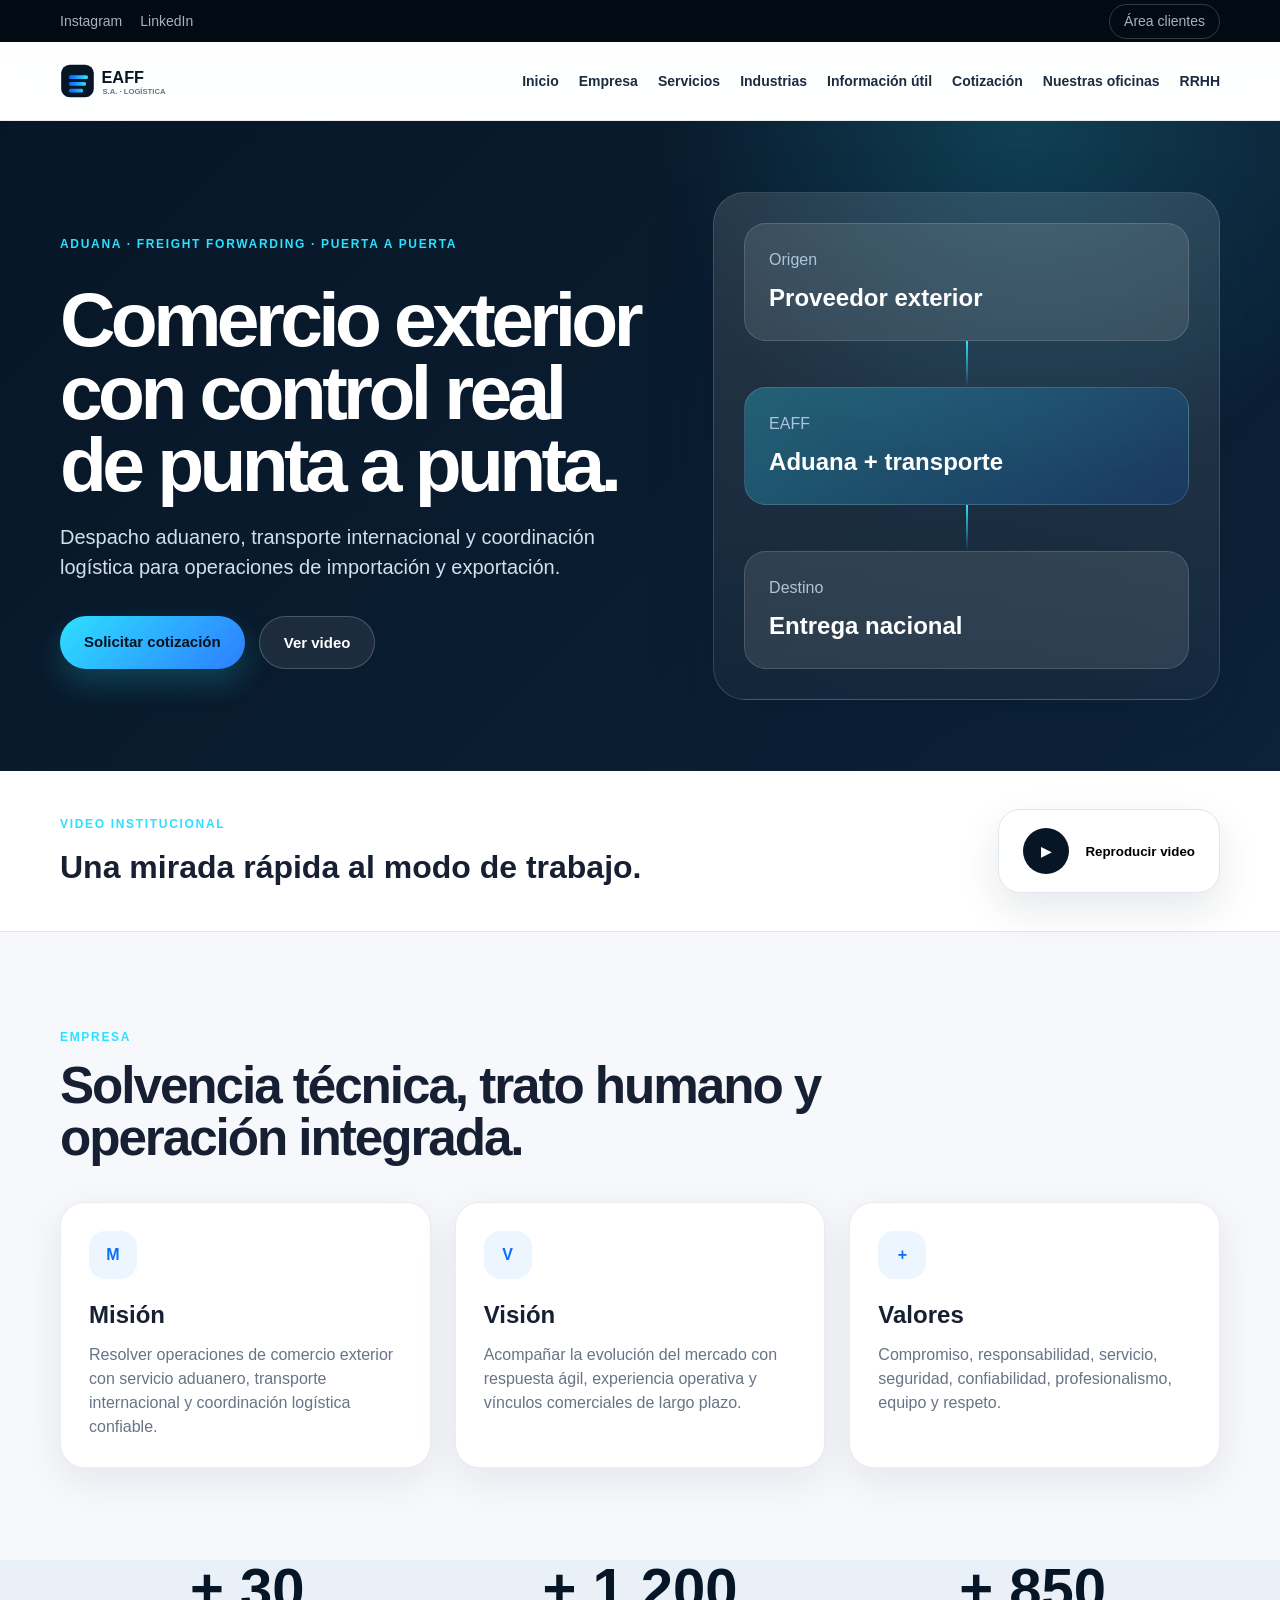
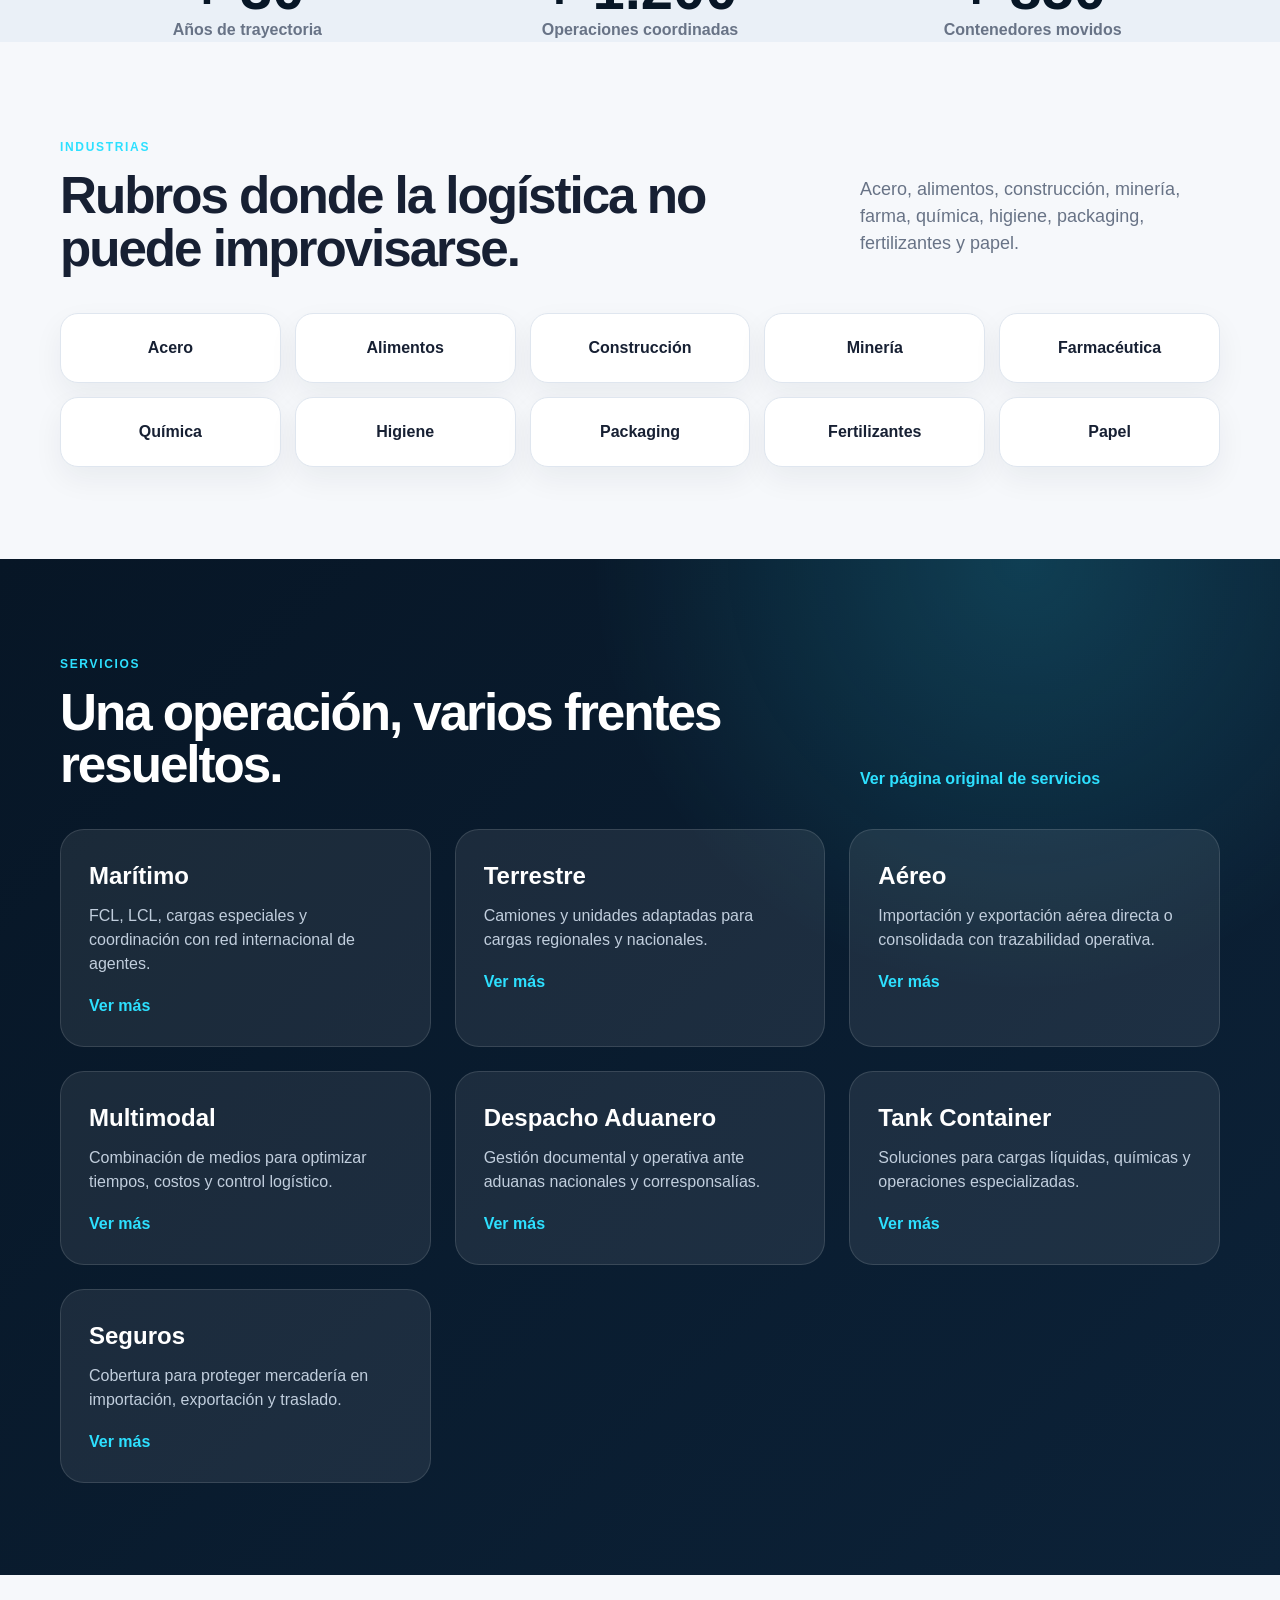
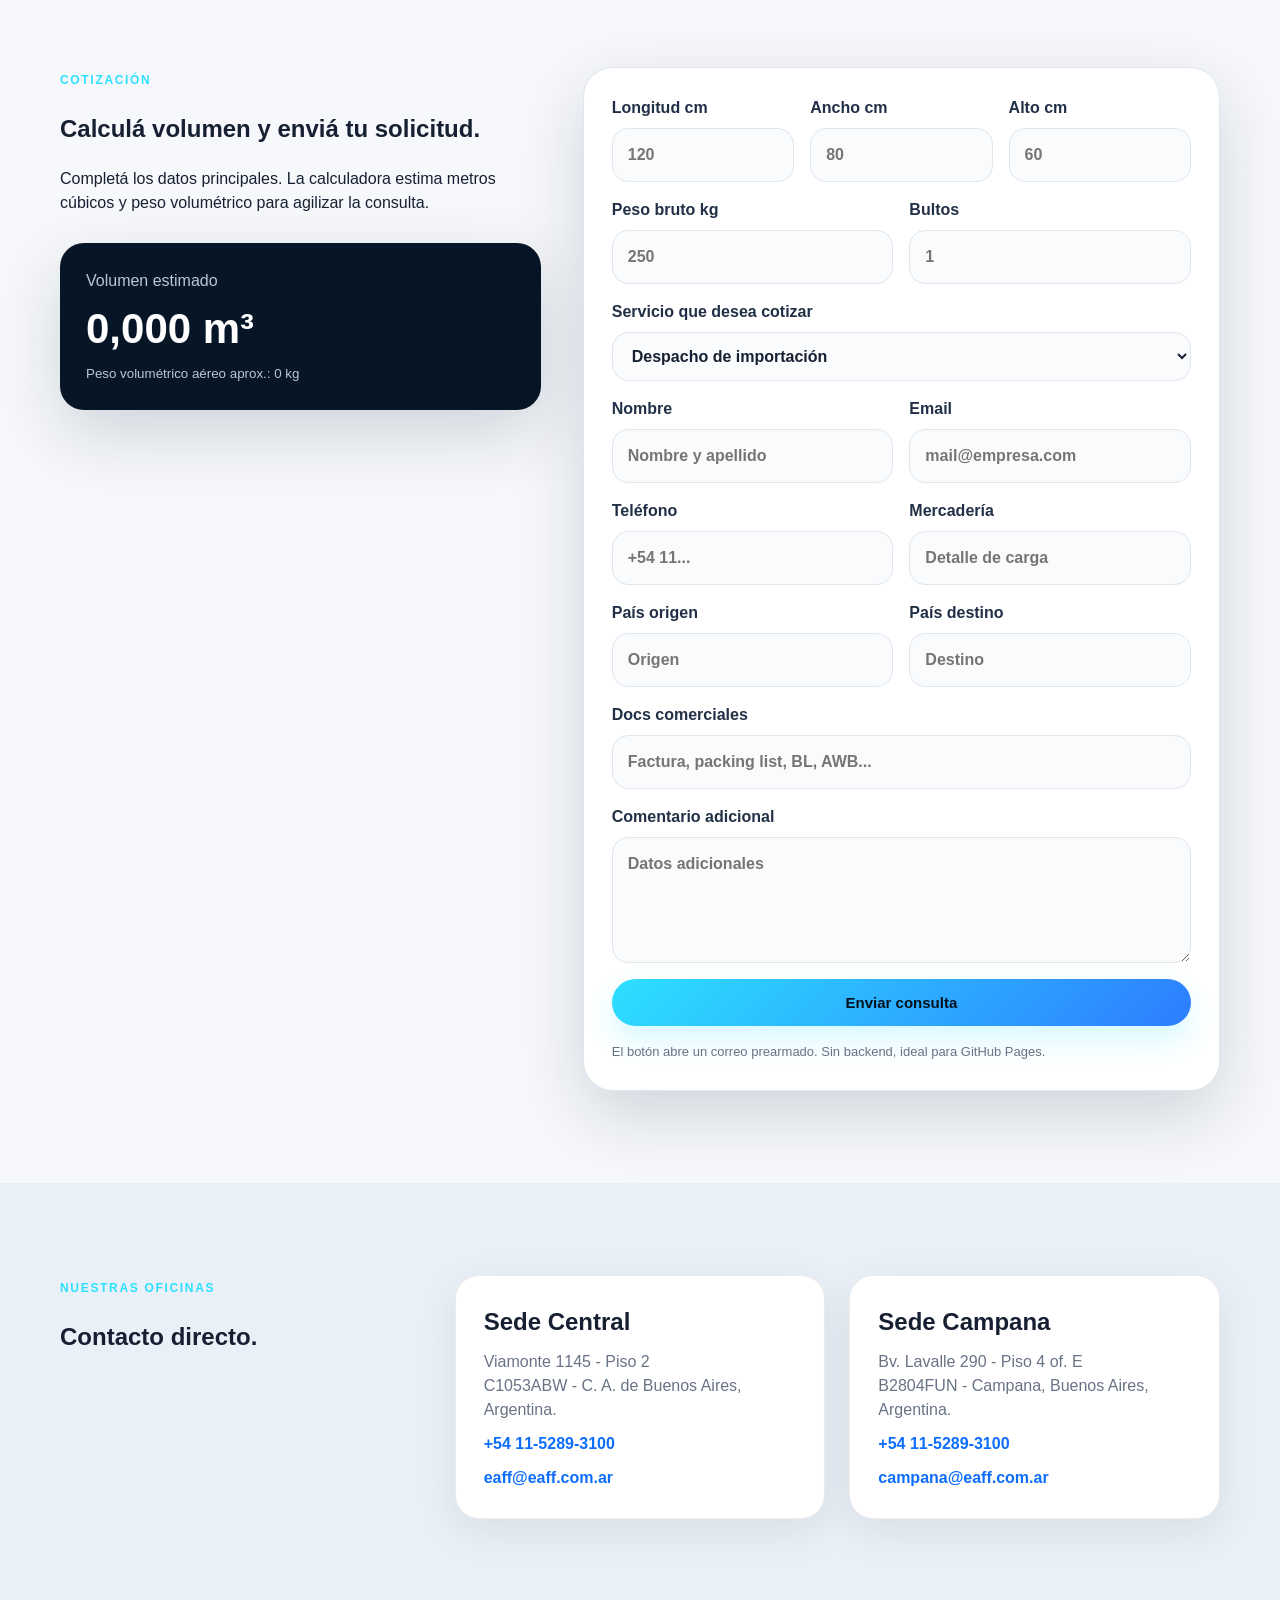
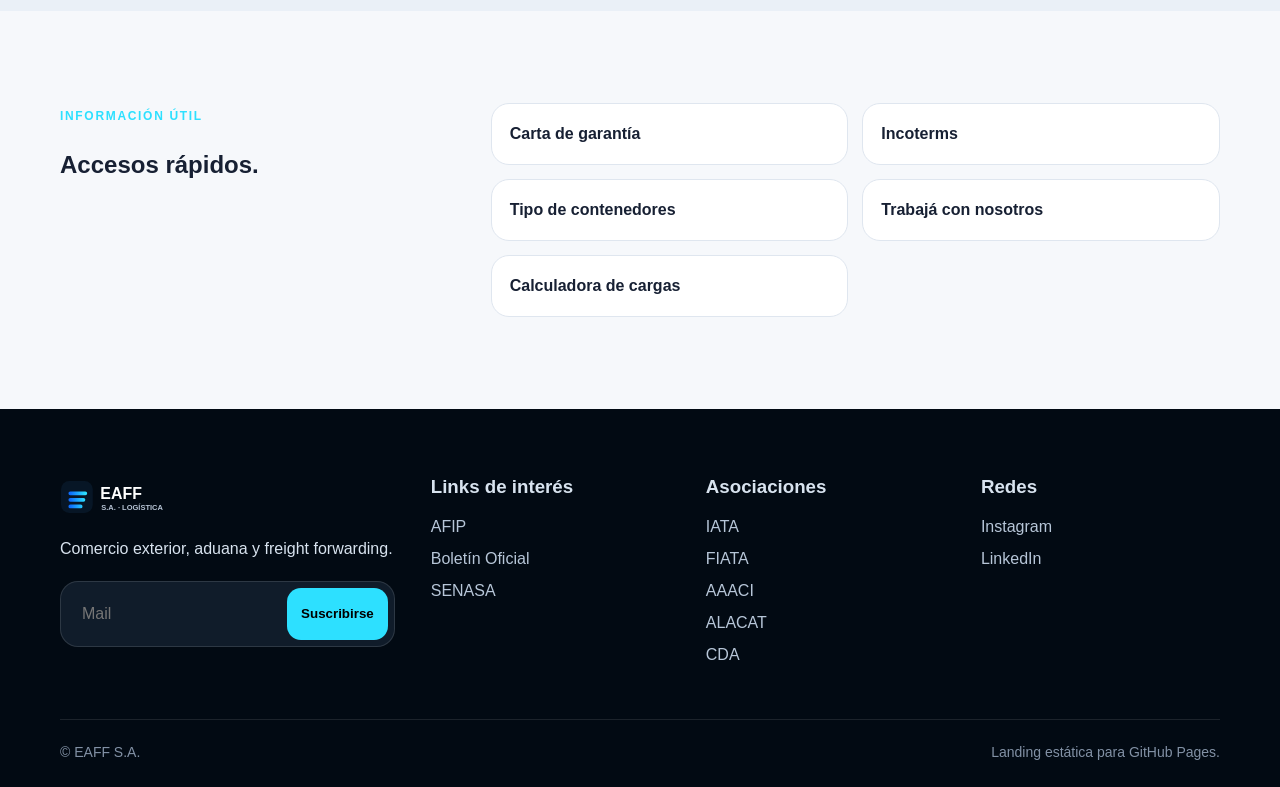
==== index.html @ 836b1f1d "Add files via upload" ====
<!doctype html>
<html lang="es-AR">
<head>
  <meta charset="utf-8">
  <meta name="viewport" content="width=device-width, initial-scale=1">
  <title>EAFF S.A. | Comercio exterior, aduana y freight forwarding</title>
  <meta name="description" content="Servicios de despacho aduanero, transporte internacional, cargas marítimas, aéreas, terrestres, multimodal, seguros y tank container.">
  <meta name="theme-color" content="#071626">
  <meta property="og:title" content="EAFF S.A. | Comercio exterior integral">
  <meta property="og:description" content="Gestión integral puerta a puerta para comercio exterior, aduana y transporte internacional.">
  <meta property="og:type" content="website">
  <meta property="og:image" content="assets/img/og-image.svg">
  <link rel="icon" href="assets/img/favicon.svg" type="image/svg+xml">
  <link rel="stylesheet" href="assets/css/styles.css">
</head>
<body>
  <header class="topbar" id="inicio">
    <div class="container topbar__inner">
      <div class="topbar__social">
        <a href="https://www.instagram.com/eaffsa/?igshid=YmMyMTA2M2Y%3D" target="_blank" rel="noopener">Instagram</a>
        <a href="https://www.linkedin.com/company/eaff-sa/" target="_blank" rel="noopener">LinkedIn</a>
      </div>
      <a class="client-link" href="https://eaff.com.ar/area-clientes/" target="_blank" rel="noopener">Área clientes</a>
    </div>
  </header>

  <nav class="nav" aria-label="Principal">
    <div class="container nav__inner">
      <a class="brand" href="#inicio" aria-label="EAFF inicio">
        <img src="assets/img/logo.svg" alt="EAFF S.A." width="154" height="48">
      </a>
      <button class="menu-toggle" type="button" aria-label="Abrir menú" aria-expanded="false">☰</button>
      <div class="menu">
        <a href="#inicio">Inicio</a>
        <a href="#empresa">Empresa</a>
        <a href="#servicios">Servicios</a>
        <a href="#industrias">Industrias</a>
        <a href="#info-util">Información útil</a>
        <a href="#cotizacion">Cotización</a>
        <a href="#oficinas">Nuestras oficinas</a>
        <a href="https://eaff.com.ar/trabaja-con-nosotros/" target="_blank" rel="noopener">RRHH</a>
      </div>
    </div>
  </nav>

  <main>
    <section class="hero section-dark">
      <div class="container hero__grid">
        <div class="hero__copy">
          <p class="eyebrow">Aduana · Freight forwarding · Puerta a puerta</p>
          <h1>Comercio exterior con control real de punta a punta.</h1>
          <p class="hero__lead">Despacho aduanero, transporte internacional y coordinación logística para operaciones de importación y exportación.</p>
          <div class="hero__actions">
            <a class="btn btn-primary" href="#cotizacion">Solicitar cotización</a>
            <button class="btn btn-ghost" type="button" data-open-video>Ver video</button>
          </div>
        </div>
        <div class="hero__panel" aria-label="Resumen operativo">
          <div class="route-card">
            <span>Origen</span>
            <strong>Proveedor exterior</strong>
          </div>
          <div class="route-line"></div>
          <div class="route-card route-card--accent">
            <span>EAFF</span>
            <strong>Aduana + transporte</strong>
          </div>
          <div class="route-line"></div>
          <div class="route-card">
            <span>Destino</span>
            <strong>Entrega nacional</strong>
          </div>
        </div>
      </div>
    </section>

    <section class="video-band" aria-label="Video institucional">
      <div class="container video-band__inner">
        <div>
          <span class="section-kicker">Video institucional</span>
          <h2>Una mirada rápida al modo de trabajo.</h2>
        </div>
        <button class="play-card" type="button" data-open-video>
          <span class="play-icon">▶</span>
          <span>Reproducir video</span>
        </button>
      </div>
    </section>

    <section class="section" id="empresa">
      <div class="container">
        <div class="section-head">
          <span class="section-kicker">Empresa</span>
          <h2>Solvencia técnica, trato humano y operación integrada.</h2>
        </div>
        <div class="cards three">
          <article class="card feature">
            <span class="icon">M</span>
            <h3>Misión</h3>
            <p>Resolver operaciones de comercio exterior con servicio aduanero, transporte internacional y coordinación logística confiable.</p>
          </article>
          <article class="card feature">
            <span class="icon">V</span>
            <h3>Visión</h3>
            <p>Acompañar la evolución del mercado con respuesta ágil, experiencia operativa y vínculos comerciales de largo plazo.</p>
          </article>
          <article class="card feature">
            <span class="icon">+</span>
            <h3>Valores</h3>
            <p>Compromiso, responsabilidad, servicio, seguridad, confiabilidad, profesionalismo, equipo y respeto.</p>
          </article>
        </div>
      </div>
    </section>

    <section class="stats section-soft">
      <div class="container stats__grid">
        <div><strong data-count="30">0</strong><span>Años de trayectoria</span></div>
        <div><strong data-count="1200">0</strong><span>Operaciones coordinadas</span></div>
        <div><strong data-count="850">0</strong><span>Contenedores movidos</span></div>
      </div>
    </section>

    <section class="section" id="industrias">
      <div class="container">
        <div class="section-head section-head--split">
          <div>
            <span class="section-kicker">Industrias</span>
            <h2>Rubros donde la logística no puede improvisarse.</h2>
          </div>
          <p>Acero, alimentos, construcción, minería, farma, química, higiene, packaging, fertilizantes y papel.</p>
        </div>
        <div class="industry-grid">
          <span>Acero</span><span>Alimentos</span><span>Construcción</span><span>Minería</span><span>Farmacéutica</span><span>Química</span><span>Higiene</span><span>Packaging</span><span>Fertilizantes</span><span>Papel</span>
        </div>
      </div>
    </section>

    <section class="section section-dark" id="servicios">
      <div class="container">
        <div class="section-head section-head--split">
          <div>
            <span class="section-kicker">Servicios</span>
            <h2>Una operación, varios frentes resueltos.</h2>
          </div>
          <a class="link-light" href="https://eaff.com.ar/servicios/" target="_blank" rel="noopener">Ver página original de servicios</a>
        </div>
        <div class="cards services">
          <article class="service-card"><h3>Marítimo</h3><p>FCL, LCL, cargas especiales y coordinación con red internacional de agentes.</p><a href="https://eaff.com.ar/servicios/" target="_blank" rel="noopener">Ver más</a></article>
          <article class="service-card"><h3>Terrestre</h3><p>Camiones y unidades adaptadas para cargas regionales y nacionales.</p><a href="https://eaff.com.ar/servicios/" target="_blank" rel="noopener">Ver más</a></article>
          <article class="service-card"><h3>Aéreo</h3><p>Importación y exportación aérea directa o consolidada con trazabilidad operativa.</p><a href="https://eaff.com.ar/servicios/" target="_blank" rel="noopener">Ver más</a></article>
          <article class="service-card"><h3>Multimodal</h3><p>Combinación de medios para optimizar tiempos, costos y control logístico.</p><a href="https://eaff.com.ar/servicios/" target="_blank" rel="noopener">Ver más</a></article>
          <article class="service-card"><h3>Despacho Aduanero</h3><p>Gestión documental y operativa ante aduanas nacionales y corresponsalías.</p><a href="https://eaff.com.ar/servicios/" target="_blank" rel="noopener">Ver más</a></article>
          <article class="service-card"><h3>Tank Container</h3><p>Soluciones para cargas líquidas, químicas y operaciones especializadas.</p><a href="https://eaff.com.ar/servicios/" target="_blank" rel="noopener">Ver más</a></article>
          <article class="service-card"><h3>Seguros</h3><p>Cobertura para proteger mercadería en importación, exportación y traslado.</p><a href="https://eaff.com.ar/servicios/" target="_blank" rel="noopener">Ver más</a></article>
        </div>
      </div>
    </section>

    <section class="section" id="cotizacion">
      <div class="container quote-grid">
        <div>
          <span class="section-kicker">Cotización</span>
          <h2>Calculá volumen y enviá tu solicitud.</h2>
          <p>Completá los datos principales. La calculadora estima metros cúbicos y peso volumétrico para agilizar la consulta.</p>
          <div class="quote-result">
            <span>Volumen estimado</span>
            <strong id="volumeOut">0,000 m³</strong>
            <small id="weightOut">Peso volumétrico aéreo aprox.: 0 kg</small>
          </div>
        </div>
        <form class="quote-form" id="quoteForm">
          <div class="form-row three-cols">
            <label>Longitud cm<input type="number" min="0" step="0.01" name="largo" placeholder="120"></label>
            <label>Ancho cm<input type="number" min="0" step="0.01" name="ancho" placeholder="80"></label>
            <label>Alto cm<input type="number" min="0" step="0.01" name="alto" placeholder="60"></label>
          </div>
          <div class="form-row two-cols">
            <label>Peso bruto kg<input type="number" min="0" step="0.01" name="peso" placeholder="250"></label>
            <label>Bultos<input type="number" min="1" step="1" name="bultos" placeholder="1"></label>
          </div>
          <label>Servicio que desea cotizar
            <select name="servicio">
              <option>Despacho de importación</option>
              <option>Permiso de exportación</option>
              <option>Servicio marítimo</option>
              <option>Servicio terrestre</option>
              <option>Servicio aéreo</option>
              <option>Seguro de carga</option>
              <option>Tank Container</option>
            </select>
          </label>
          <div class="form-row two-cols">
            <label>Nombre<input name="nombre" placeholder="Nombre y apellido"></label>
            <label>Email<input type="email" name="email" placeholder="mail@empresa.com"></label>
          </div>
          <div class="form-row two-cols">
            <label>Teléfono<input name="telefono" placeholder="+54 11..."></label>
            <label>Mercadería<input name="mercaderia" placeholder="Detalle de carga"></label>
          </div>
          <div class="form-row two-cols">
            <label>País origen<input name="origen" placeholder="Origen"></label>
            <label>País destino<input name="destino" placeholder="Destino"></label>
          </div>
          <label>Docs comerciales<input name="docs" placeholder="Factura, packing list, BL, AWB..."></label>
          <label>Comentario adicional<textarea name="comentario" rows="4" placeholder="Datos adicionales"></textarea></label>
          <button class="btn btn-primary" type="submit">Enviar consulta</button>
          <p class="form-note">El botón abre un correo prearmado. Sin backend, ideal para GitHub Pages.</p>
        </form>
      </div>
    </section>

    <section class="section section-soft" id="oficinas">
      <div class="container offices-grid">
        <div>
          <span class="section-kicker">Nuestras oficinas</span>
          <h2>Contacto directo.</h2>
        </div>
        <article class="office-card">
          <h3>Sede Central</h3>
          <p>Viamonte 1145 - Piso 2<br>C1053ABW - C. A. de Buenos Aires, Argentina.</p>
          <a href="tel:+541152893100">+54 11-5289-3100</a>
          <a href="mailto:eaff@eaff.com.ar">eaff@eaff.com.ar</a>
        </article>
        <article class="office-card">
          <h3>Sede Campana</h3>
          <p>Bv. Lavalle 290 - Piso 4 of. E<br>B2804FUN - Campana, Buenos Aires, Argentina.</p>
          <a href="tel:+541152893100">+54 11-5289-3100</a>
          <a href="mailto:campana@eaff.com.ar">campana@eaff.com.ar</a>
        </article>
      </div>
    </section>

    <section class="section" id="info-util">
      <div class="container info-grid">
        <div>
          <span class="section-kicker">Información útil</span>
          <h2>Accesos rápidos.</h2>
        </div>
        <div class="useful-links">
          <a href="https://eaff.com.ar/carta-de-garantia/" target="_blank" rel="noopener">Carta de garantía</a>
          <a href="https://eaff.com.ar/incoterms/" target="_blank" rel="noopener">Incoterms</a>
          <a href="https://eaff.com.ar/tipo-de-contenedores/" target="_blank" rel="noopener">Tipo de contenedores</a>
          <a href="https://eaff.com.ar/trabaja-con-nosotros/" target="_blank" rel="noopener">Trabajá con nosotros</a>
          <a href="https://eaff.com.ar/calculadora-de-cargas/" target="_blank" rel="noopener">Calculadora de cargas</a>
        </div>
      </div>
    </section>
  </main>

  <footer class="footer">
    <div class="container footer__grid">
      <div>
        <img src="assets/img/logo-light.svg" alt="EAFF S.A." width="150" height="48">
        <p>Comercio exterior, aduana y freight forwarding.</p>
        <form class="newsletter" id="newsletterForm">
          <input type="email" placeholder="Mail" aria-label="Mail newsletter">
          <button type="submit">Suscribirse</button>
        </form>
      </div>
      <div>
        <h3>Links de interés</h3>
        <a href="https://www.afip.gov.ar/" target="_blank" rel="noopener">AFIP</a>
        <a href="https://www.boletinoficial.gob.ar/" target="_blank" rel="noopener">Boletín Oficial</a>
        <a href="https://www.senasa.gob.ar/" target="_blank" rel="noopener">SENASA</a>
      </div>
      <div>
        <h3>Asociaciones</h3>
        <a href="https://www.iata.org/" target="_blank" rel="noopener">IATA</a>
        <a href="https://fiata.org/" target="_blank" rel="noopener">FIATA</a>
        <a href="https://aaaci.org.ar/" target="_blank" rel="noopener">AAACI</a>
        <a href="https://www.alacat.org/" target="_blank" rel="noopener">ALACAT</a>
        <a href="https://www.cda.org.ar/" target="_blank" rel="noopener">CDA</a>
      </div>
      <div>
        <h3>Redes</h3>
        <a href="https://www.instagram.com/eaffsa/?igshid=YmMyMTA2M2Y%3D" target="_blank" rel="noopener">Instagram</a>
        <a href="https://www.linkedin.com/company/eaff-sa/" target="_blank" rel="noopener">LinkedIn</a>
      </div>
    </div>
    <div class="container footer__bottom">
      <span>© EAFF S.A.</span>
      <span>Landing estática para GitHub Pages.</span>
    </div>
  </footer>

  <div class="video-modal" id="videoModal" aria-hidden="true">
    <div class="video-modal__backdrop" data-close-video></div>
    <div class="video-modal__dialog" role="dialog" aria-modal="true" aria-label="Video institucional">
      <button class="video-modal__close" type="button" data-close-video aria-label="Cerrar video">×</button>
      <div class="video-modal__frame" id="videoFrame">
        <div class="video-placeholder">
          <strong>Falta cargar el ID de YouTube.</strong>
          <span>Editá <code>assets/js/config.js</code> y pegá la URL o ID del video.</span>
        </div>
      </div>
    </div>
  </div>

  <script src="assets/js/config.js"></script>
  <script src="assets/js/main.js"></script>
</body>
</html>
---- assets/css/styles.css ----
:root{
  --bg:#f6f8fb;--dark:#071626;--dark2:#0c2238;--text:#172033;--muted:#687386;--line:#dfe6ef;--white:#fff;--blue:#0d6efd;--cyan:#2de0ff;--gold:#f5b942;--radius:24px;--shadow:0 24px 70px rgba(8,27,48,.16)
}
*{box-sizing:border-box}html{scroll-behavior:smooth}body{margin:0;font-family:Inter,Segoe UI,Roboto,Arial,sans-serif;background:var(--bg);color:var(--text);line-height:1.5}a{color:inherit;text-decoration:none}img{max-width:100%;display:block}.container{width:min(1160px,calc(100% - 32px));margin:auto}.topbar{background:#020a13;color:#b8c5d6;font-size:14px}.topbar__inner{height:42px;display:flex;align-items:center;justify-content:space-between}.topbar a{opacity:.9}.topbar a:hover,.menu a:hover{color:var(--cyan)}.topbar__social{display:flex;gap:18px}.client-link{border:1px solid rgba(255,255,255,.22);border-radius:999px;padding:6px 14px}.nav{position:sticky;top:0;z-index:20;background:rgba(255,255,255,.9);backdrop-filter:blur(14px);border-bottom:1px solid rgba(7,22,38,.08)}.nav__inner{height:78px;display:flex;align-items:center;justify-content:space-between}.brand{display:flex;align-items:center}.menu{display:flex;align-items:center;gap:20px;font-size:14px;font-weight:700;color:#1d2b40}.menu-toggle{display:none;background:none;border:0;font-size:26px;color:var(--dark)}.section{padding:92px 0}.section-dark{background:radial-gradient(circle at 80% 0%,rgba(45,224,255,.18),transparent 30%),linear-gradient(135deg,var(--dark),var(--dark2));color:var(--white)}.section-soft{background:#eaf0f7}.hero{min-height:650px;display:flex;align-items:center;overflow:hidden}.hero__grid{display:grid;grid-template-columns:1.08fr .92fr;gap:58px;align-items:center}.eyebrow,.section-kicker{display:inline-flex;align-items:center;gap:8px;text-transform:uppercase;letter-spacing:.14em;font-size:12px;font-weight:800;color:var(--cyan)}.hero h1{font-size:clamp(42px,6vw,82px);line-height:.94;margin:18px 0 22px;letter-spacing:-.06em}.hero__lead{max-width:620px;font-size:20px;color:#d4dfeb;margin-bottom:34px}.hero__actions{display:flex;gap:14px;flex-wrap:wrap}.btn{display:inline-flex;align-items:center;justify-content:center;border:0;border-radius:999px;padding:15px 24px;font-weight:800;cursor:pointer;transition:.2s ease;font-size:15px}.btn-primary{background:linear-gradient(135deg,var(--cyan),#2d7dff);color:#03111f;box-shadow:0 14px 30px rgba(45,224,255,.2)}.btn-primary:hover{transform:translateY(-2px)}.btn-ghost{background:rgba(255,255,255,.08);color:white;border:1px solid rgba(255,255,255,.2)}.hero__panel{position:relative;border:1px solid rgba(255,255,255,.14);border-radius:32px;padding:30px;background:linear-gradient(180deg,rgba(255,255,255,.12),rgba(255,255,255,.04));box-shadow:var(--shadow)}.route-card{background:rgba(255,255,255,.1);border:1px solid rgba(255,255,255,.14);border-radius:22px;padding:24px}.route-card span{display:block;color:#adc5dc;margin-bottom:8px}.route-card strong{font-size:24px}.route-card--accent{background:linear-gradient(135deg,rgba(45,224,255,.28),rgba(13,110,253,.16))}.route-line{height:46px;width:2px;background:linear-gradient(var(--cyan),transparent);margin:0 auto}.video-band{background:#fff;border-bottom:1px solid var(--line)}.video-band__inner{display:flex;align-items:center;justify-content:space-between;gap:24px;padding:38px 0}.video-band h2{font-size:32px;margin:8px 0 0}.play-card{display:flex;align-items:center;gap:16px;border:1px solid var(--line);background:var(--white);box-shadow:0 16px 40px rgba(8,27,48,.1);padding:18px 24px;border-radius:22px;font-weight:900;cursor:pointer}.play-icon{width:46px;height:46px;border-radius:50%;background:var(--dark);color:white;display:grid;place-items:center}.section-head{max-width:780px;margin-bottom:38px}.section-head h2{font-size:clamp(32px,4vw,54px);line-height:1.02;margin:12px 0 0;letter-spacing:-.04em}.section-head--split{max-width:none;display:grid;grid-template-columns:1fr 360px;gap:32px;align-items:end}.section-head--split p{color:var(--muted);font-size:18px}.cards{display:grid;gap:24px}.three{grid-template-columns:repeat(3,1fr)}.card,.service-card,.office-card{background:white;border:1px solid rgba(7,22,38,.08);border-radius:var(--radius);padding:28px;box-shadow:0 12px 40px rgba(8,27,48,.08)}.feature .icon{width:48px;height:48px;border-radius:16px;display:grid;place-items:center;background:#edf6ff;color:#0d6efd;font-weight:900;margin-bottom:18px}.feature h3,.service-card h3,.office-card h3{font-size:24px;margin:0 0 10px}.feature p,.service-card p,.office-card p{color:var(--muted);margin:0}.stats__grid{display:grid;grid-template-columns:repeat(3,1fr);gap:18px;text-align:center}.stats strong{font-size:58px;line-height:1;color:var(--dark);display:block}.stats span{color:var(--muted);font-weight:700}.industry-grid{display:grid;grid-template-columns:repeat(5,1fr);gap:14px}.industry-grid span{background:white;border:1px solid var(--line);border-radius:18px;padding:22px;text-align:center;font-weight:900;box-shadow:0 12px 30px rgba(8,27,48,.06)}.services{grid-template-columns:repeat(3,1fr)}.service-card{background:rgba(255,255,255,.08);border-color:rgba(255,255,255,.12);box-shadow:none}.service-card p{color:#c1cedd}.service-card a,.link-light{display:inline-flex;margin-top:18px;color:var(--cyan);font-weight:900}.quote-grid{display:grid;grid-template-columns:.86fr 1.14fr;gap:42px;align-items:start}.quote-result{margin-top:28px;background:var(--dark);color:white;border-radius:var(--radius);padding:26px;box-shadow:var(--shadow)}.quote-result span,.quote-result small{display:block;color:#b9c7d7}.quote-result strong{display:block;font-size:42px;margin:4px 0}.quote-form{display:grid;gap:16px;background:white;border-radius:30px;padding:28px;border:1px solid var(--line);box-shadow:var(--shadow)}label{display:grid;gap:8px;font-weight:800;color:#223047}input,select,textarea{width:100%;border:1px solid var(--line);border-radius:16px;padding:14px 15px;font:inherit;background:#f9fbfd;color:var(--text)}input:focus,select:focus,textarea:focus{outline:2px solid rgba(13,110,253,.25);border-color:#9fc5ff}.form-row{display:grid;gap:16px}.two-cols{grid-template-columns:1fr 1fr}.three-cols{grid-template-columns:repeat(3,1fr)}.form-note{font-size:13px;color:var(--muted);margin:0}.offices-grid{display:grid;grid-template-columns:1fr 1fr 1fr;gap:24px}.office-card a{display:block;margin-top:10px;color:#0d6efd;font-weight:900}.info-grid{display:grid;grid-template-columns:.7fr 1.3fr;gap:38px;align-items:start}.useful-links{display:grid;grid-template-columns:repeat(2,1fr);gap:14px}.useful-links a{background:white;border:1px solid var(--line);border-radius:18px;padding:18px;font-weight:900}.footer{background:#020a13;color:#d8e3ef;padding:64px 0 24px}.footer__grid{display:grid;grid-template-columns:1.4fr 1fr 1fr 1fr;gap:36px}.footer h3{margin:0 0 14px}.footer a{display:block;color:#b7c6d8;margin:8px 0}.footer a:hover{color:var(--cyan)}.newsletter{display:flex;margin-top:20px;background:#101c2a;border:1px solid rgba(255,255,255,.12);padding:6px;border-radius:18px;max-width:340px}.newsletter input{background:transparent;border:0;color:white}.newsletter button{border:0;border-radius:14px;background:var(--cyan);font-weight:900;padding:10px 14px;cursor:pointer}.footer__bottom{margin-top:44px;padding-top:22px;border-top:1px solid rgba(255,255,255,.1);display:flex;justify-content:space-between;color:#8291a5;font-size:14px}.video-modal{position:fixed;inset:0;z-index:50;display:none}.video-modal.is-open{display:block}.video-modal__backdrop{position:absolute;inset:0;background:rgba(2,10,19,.82);backdrop-filter:blur(8px)}.video-modal__dialog{position:relative;width:min(960px,calc(100% - 32px));margin:7vh auto;background:#000;border-radius:26px;overflow:hidden;box-shadow:0 30px 90px rgba(0,0,0,.45)}.video-modal__close{position:absolute;right:12px;top:10px;z-index:2;border:0;background:rgba(255,255,255,.92);width:38px;height:38px;border-radius:50%;font-size:26px;line-height:1;cursor:pointer}.video-modal__frame{aspect-ratio:16/9}.video-modal iframe{width:100%;height:100%;border:0}.video-placeholder{height:100%;display:grid;place-items:center;text-align:center;color:white;background:linear-gradient(135deg,#071626,#0c2238);gap:8px;padding:24px}.video-placeholder span{color:#b8c5d6}.video-placeholder code{background:rgba(255,255,255,.12);padding:3px 6px;border-radius:6px}
@media (max-width:940px){.menu-toggle{display:block}.menu{position:absolute;top:78px;left:0;right:0;background:white;border-bottom:1px solid var(--line);box-shadow:0 20px 40px rgba(0,0,0,.1);padding:18px 24px;display:none;flex-direction:column;align-items:flex-start}.menu.is-open{display:flex}.hero__grid,.quote-grid,.section-head--split,.info-grid{grid-template-columns:1fr}.hero{min-height:auto;padding:78px 0}.three,.services,.offices-grid{grid-template-columns:1fr}.industry-grid{grid-template-columns:repeat(2,1fr)}.footer__grid{grid-template-columns:1fr 1fr}.video-band__inner{align-items:flex-start;flex-direction:column}}
@media (max-width:620px){.section{padding:66px 0}.topbar__inner{height:auto;padding:10px 0;gap:12px;align-items:flex-start;flex-direction:column}.two-cols,.three-cols,.stats__grid,.footer__grid,.useful-links{grid-template-columns:1fr}.industry-grid{grid-template-columns:1fr}.hero h1{font-size:44px}.hero__lead{font-size:18px}.route-card strong{font-size:20px}.footer__bottom{flex-direction:column;gap:8px}.newsletter{display:grid}.newsletter button{width:100%}}
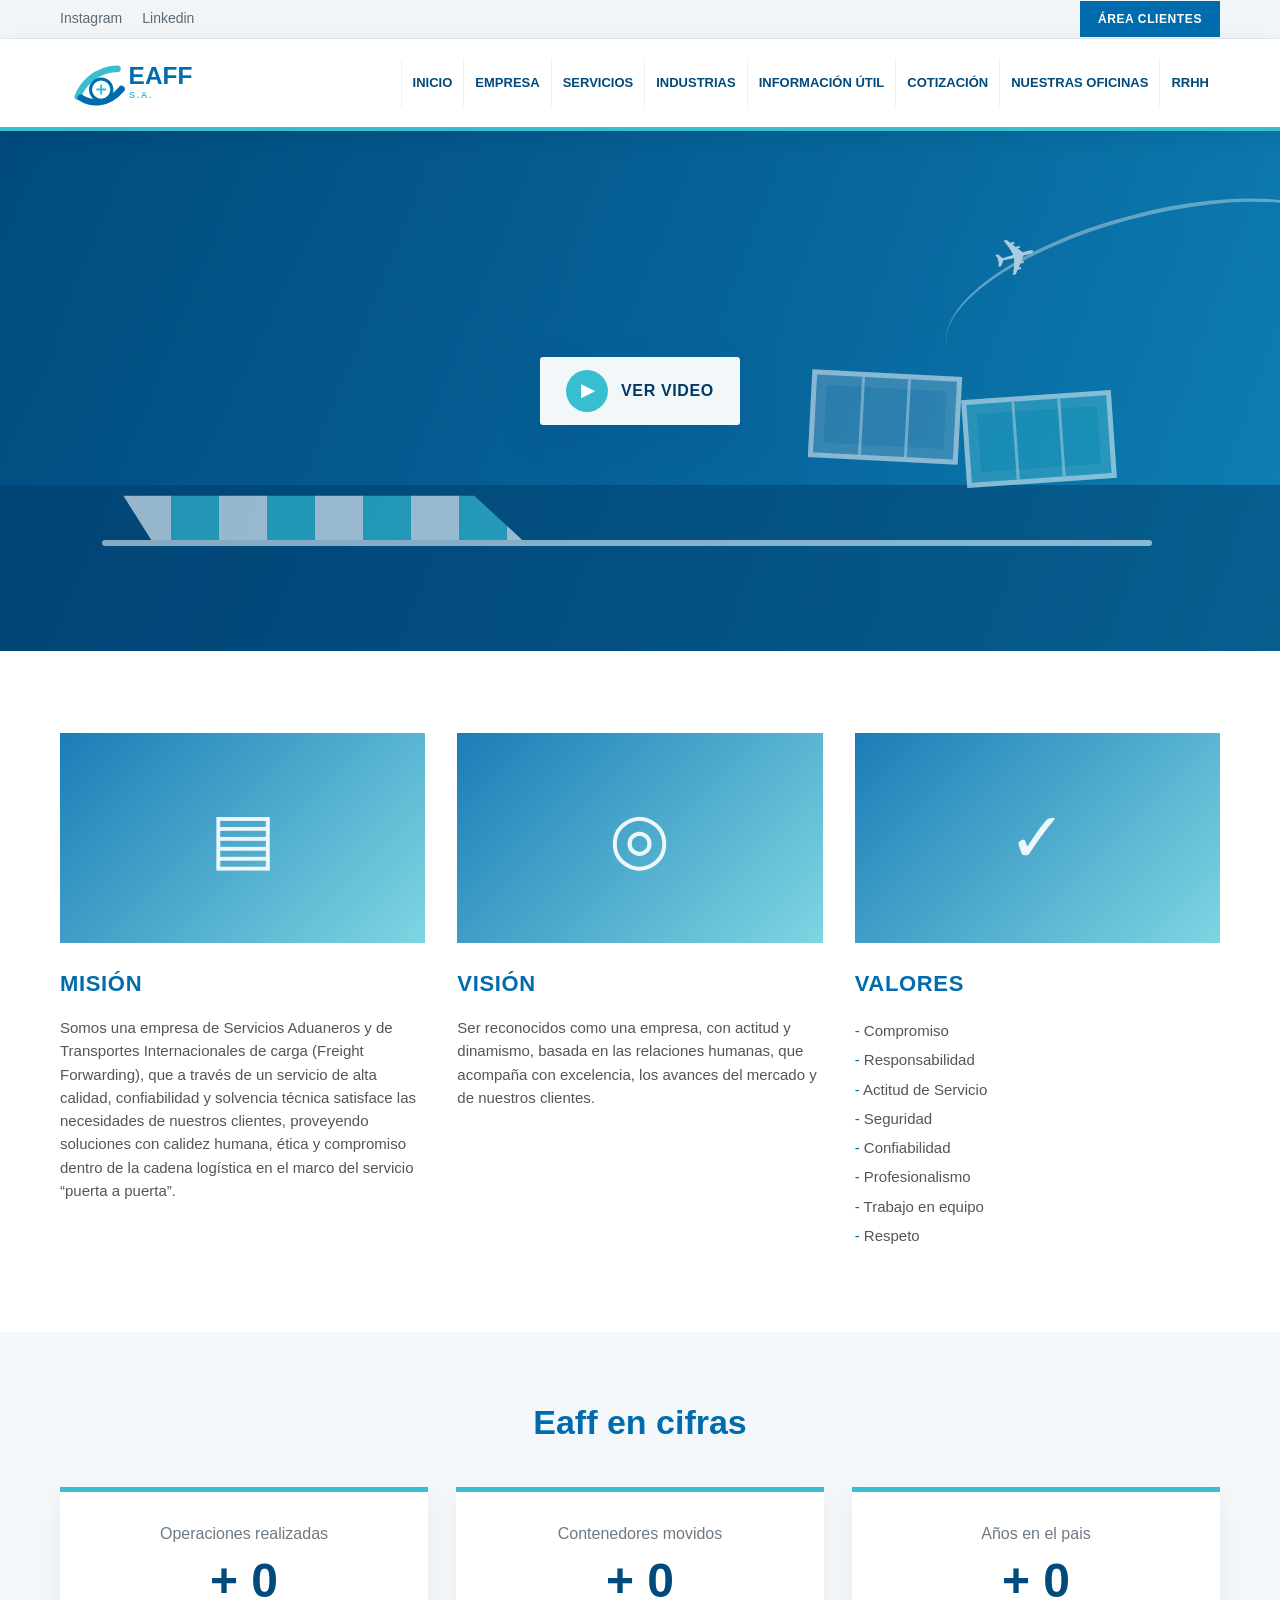
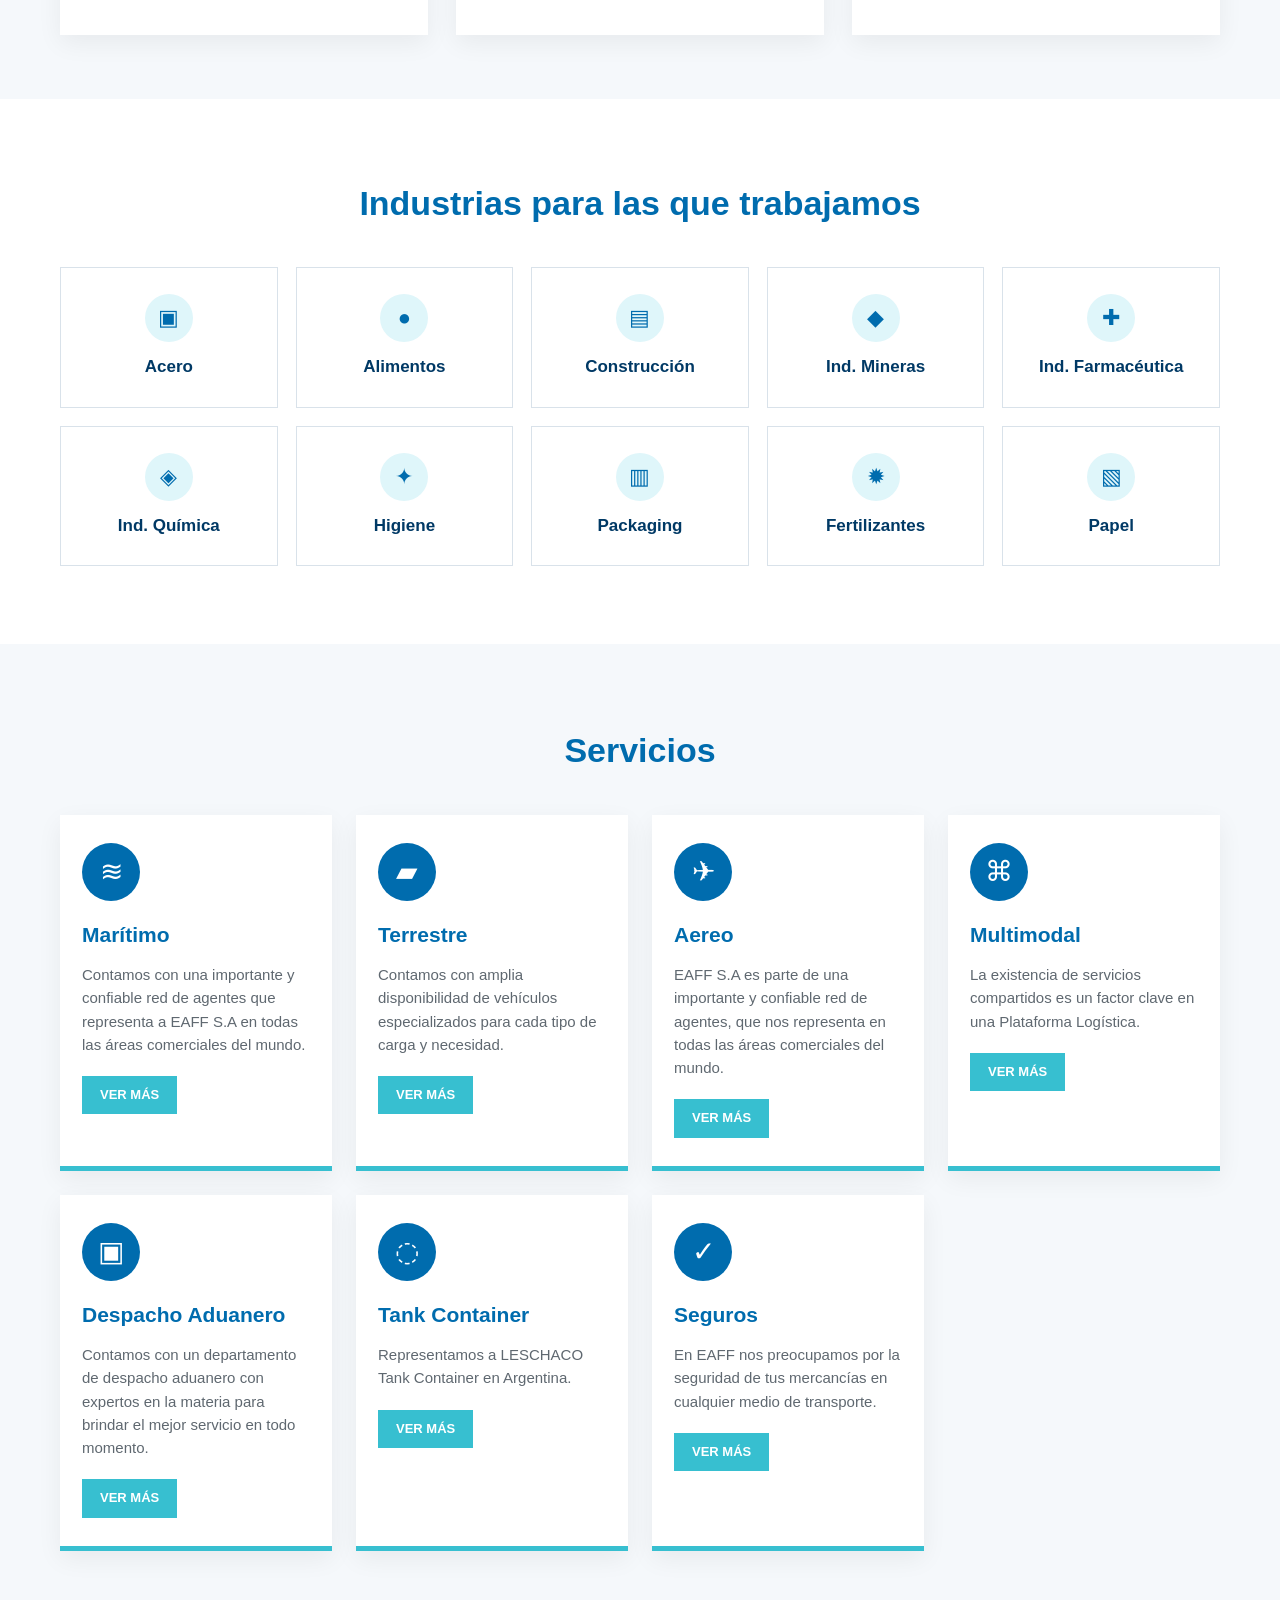
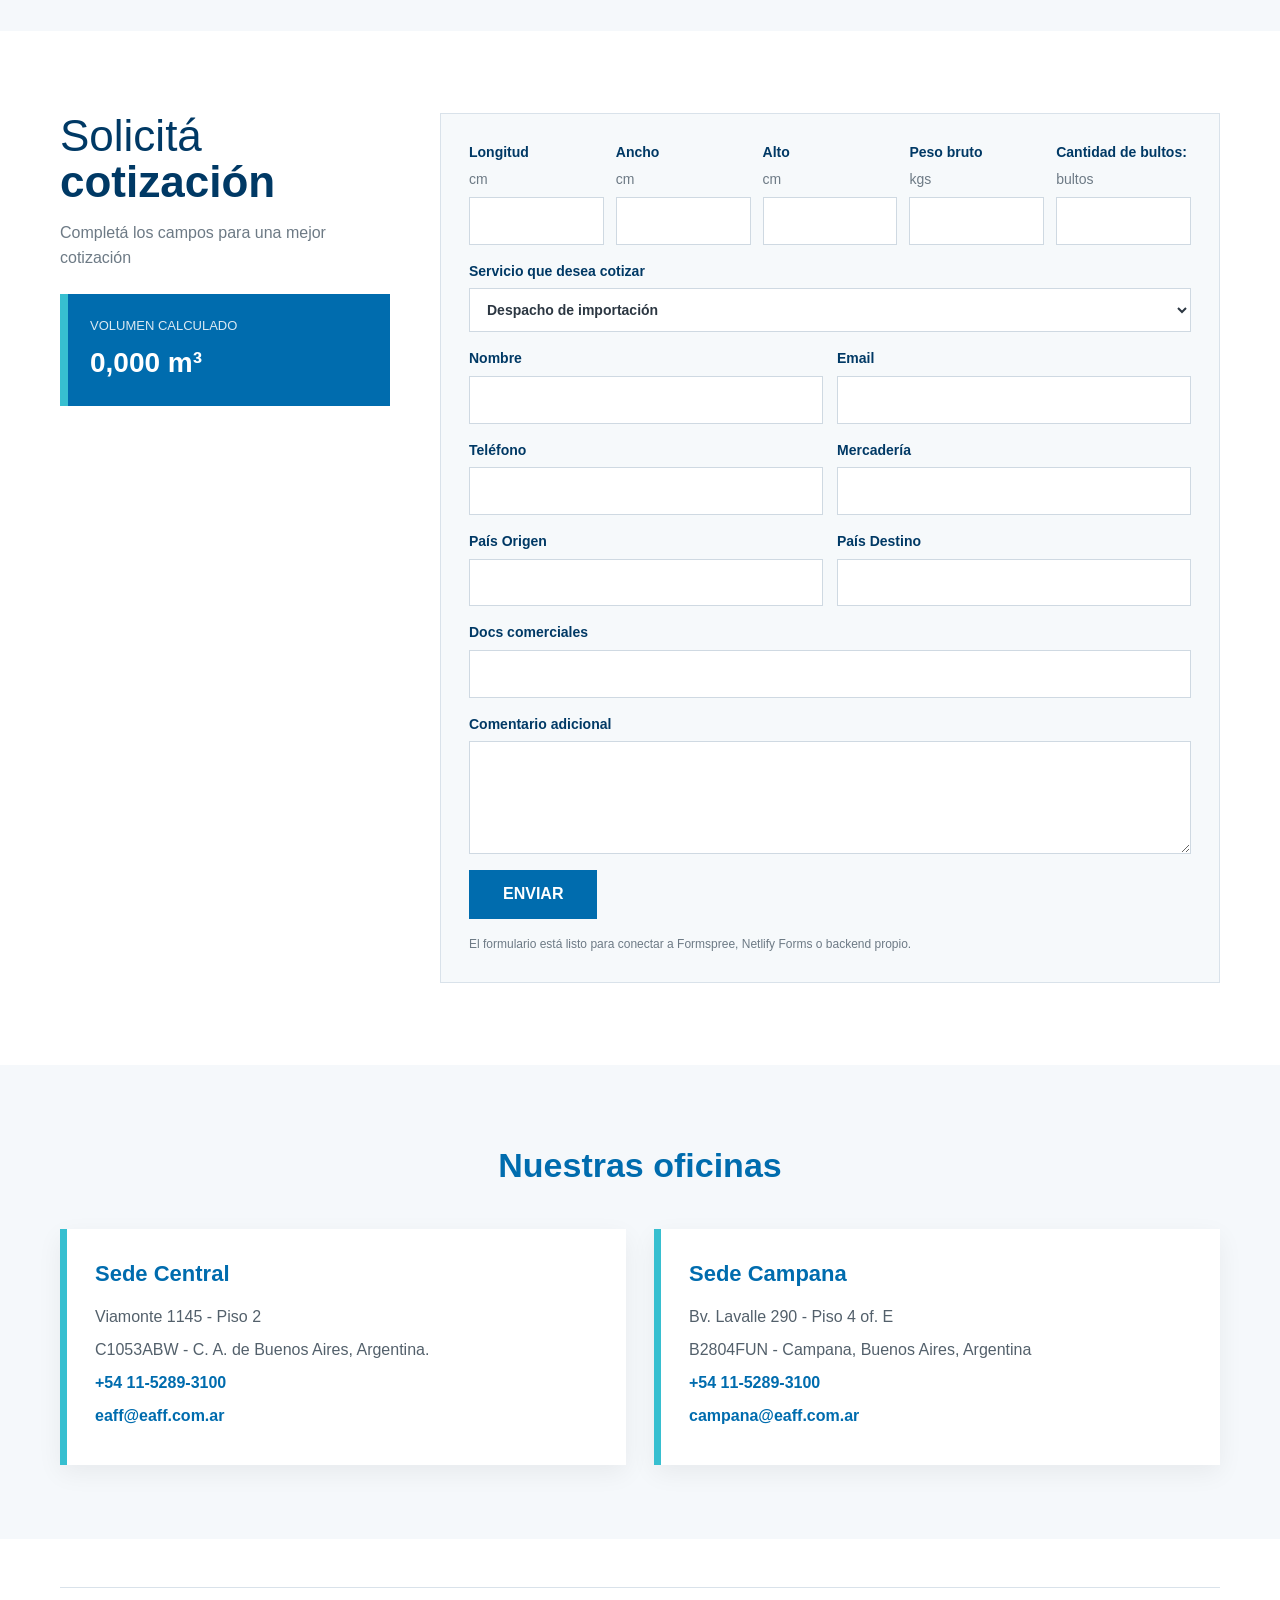
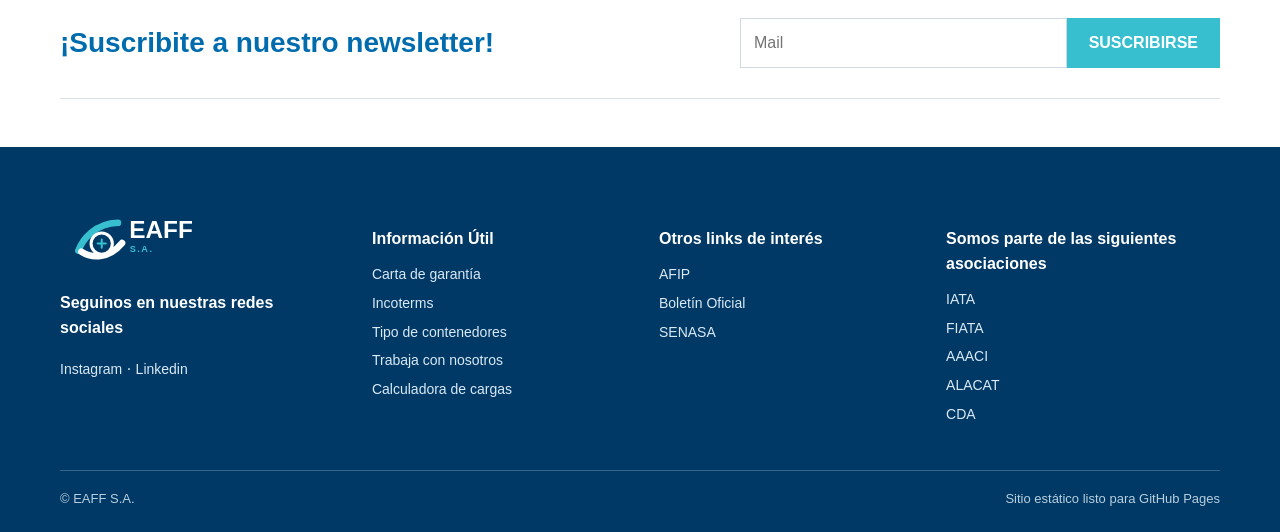
==== commit 97a417e3: "Add files via upload" ====
--- a/index.html
+++ b/index.html
@@ -3,295 +3,313 @@
 <head>
   <meta charset="utf-8">
   <meta name="viewport" content="width=device-width, initial-scale=1">
-  <title>EAFF S.A. | Comercio exterior, aduana y freight forwarding</title>
-  <meta name="description" content="Servicios de despacho aduanero, transporte internacional, cargas marítimas, aéreas, terrestres, multimodal, seguros y tank container.">
-  <meta name="theme-color" content="#071626">
-  <meta property="og:title" content="EAFF S.A. | Comercio exterior integral">
-  <meta property="og:description" content="Gestión integral puerta a puerta para comercio exterior, aduana y transporte internacional.">
+  <title>EAFF S.A. | Agentes aduaneros y transporte internacional</title>
+  <meta name="description" content="Servicios aduaneros, freight forwarding y transporte internacional de carga puerta a puerta.">
+  <meta name="theme-color" content="#006cae">
+  <meta property="og:title" content="EAFF S.A.">
+  <meta property="og:description" content="Agentes aduaneros, freight forwarding y transporte internacional.">
   <meta property="og:type" content="website">
   <meta property="og:image" content="assets/img/og-image.svg">
   <link rel="icon" href="assets/img/favicon.svg" type="image/svg+xml">
   <link rel="stylesheet" href="assets/css/styles.css">
 </head>
 <body>
-  <header class="topbar" id="inicio">
-    <div class="container topbar__inner">
-      <div class="topbar__social">
-        <a href="https://www.instagram.com/eaffsa/?igshid=YmMyMTA2M2Y%3D" target="_blank" rel="noopener">Instagram</a>
-        <a href="https://www.linkedin.com/company/eaff-sa/" target="_blank" rel="noopener">LinkedIn</a>
-      </div>
-      <a class="client-link" href="https://eaff.com.ar/area-clientes/" target="_blank" rel="noopener">Área clientes</a>
+  <a class="skip" href="#contenido">Ir al contenido</a>
+
+  <header id="inicio">
+    <div class="top-line">
+      <div class="wrap top-line__inner">
+        <div class="social-links" aria-label="Redes sociales">
+          <a href="https://www.instagram.com/eaffsa/?igshid=YmMyMTA2M2Y%3D" target="_blank" rel="noopener">Instagram</a>
+          <a href="https://www.linkedin.com/company/eaff-sa/" target="_blank" rel="noopener">Linkedin</a>
+        </div>
+        <a class="area-clientes" href="https://eaff.com.ar/area-clientes/" target="_blank" rel="noopener">Área clientes</a>
+      </div>
     </div>
+
+    <nav class="main-nav" aria-label="Principal">
+      <div class="wrap nav-inner">
+        <a class="logo" href="#inicio" aria-label="EAFF inicio">
+          <img src="assets/img/logo.svg" width="184" height="64" alt="EAFF S.A.">
+        </a>
+        <button class="menu-toggle" type="button" aria-label="Abrir menú" aria-expanded="false">☰</button>
+        <div class="menu" id="menuPrincipal">
+          <a href="#inicio">Inicio</a>
+          <a href="#empresa">Empresa</a>
+          <a href="#servicios">Servicios</a>
+          <a href="#industrias">Industrias</a>
+          <a href="#info-util">Información Útil</a>
+          <a href="#cotizacion">Cotización</a>
+          <a href="#oficinas">Nuestras oficinas</a>
+          <a href="https://eaff.com.ar/rrhh/" target="_blank" rel="noopener">RRHH</a>
+        </div>
+      </div>
+    </nav>
   </header>
 
-  <nav class="nav" aria-label="Principal">
-    <div class="container nav__inner">
-      <a class="brand" href="#inicio" aria-label="EAFF inicio">
-        <img src="assets/img/logo.svg" alt="EAFF S.A." width="154" height="48">
-      </a>
-      <button class="menu-toggle" type="button" aria-label="Abrir menú" aria-expanded="false">☰</button>
-      <div class="menu">
-        <a href="#inicio">Inicio</a>
-        <a href="#empresa">Empresa</a>
-        <a href="#servicios">Servicios</a>
-        <a href="#industrias">Industrias</a>
-        <a href="#info-util">Información útil</a>
-        <a href="#cotizacion">Cotización</a>
-        <a href="#oficinas">Nuestras oficinas</a>
-        <a href="https://eaff.com.ar/trabaja-con-nosotros/" target="_blank" rel="noopener">RRHH</a>
-      </div>
-    </div>
-  </nav>
-
-  <main>
-    <section class="hero section-dark">
-      <div class="container hero__grid">
-        <div class="hero__copy">
-          <p class="eyebrow">Aduana · Freight forwarding · Puerta a puerta</p>
-          <h1>Comercio exterior con control real de punta a punta.</h1>
-          <p class="hero__lead">Despacho aduanero, transporte internacional y coordinación logística para operaciones de importación y exportación.</p>
-          <div class="hero__actions">
-            <a class="btn btn-primary" href="#cotizacion">Solicitar cotización</a>
-            <button class="btn btn-ghost" type="button" data-open-video>Ver video</button>
-          </div>
-        </div>
-        <div class="hero__panel" aria-label="Resumen operativo">
-          <div class="route-card">
-            <span>Origen</span>
-            <strong>Proveedor exterior</strong>
-          </div>
-          <div class="route-line"></div>
-          <div class="route-card route-card--accent">
-            <span>EAFF</span>
-            <strong>Aduana + transporte</strong>
-          </div>
-          <div class="route-line"></div>
-          <div class="route-card">
-            <span>Destino</span>
-            <strong>Entrega nacional</strong>
-          </div>
-        </div>
-      </div>
-    </section>
-
-    <section class="video-band" aria-label="Video institucional">
-      <div class="container video-band__inner">
-        <div>
-          <span class="section-kicker">Video institucional</span>
-          <h2>Una mirada rápida al modo de trabajo.</h2>
-        </div>
-        <button class="play-card" type="button" data-open-video>
-          <span class="play-icon">▶</span>
-          <span>Reproducir video</span>
+  <main id="contenido">
+    <section class="hero hero-original">
+      <div class="hero-bg" aria-hidden="true">
+        <div class="ship-line"></div>
+        <div class="container-graphic c1"></div>
+        <div class="container-graphic c2"></div>
+        <div class="air-line"></div>
+      </div>
+      <div class="wrap hero-content">
+        <button class="watch-video" type="button" data-open-video>
+          <span class="play-circle">▶</span>
+          <span>Ver video</span>
         </button>
       </div>
     </section>
 
-    <section class="section" id="empresa">
-      <div class="container">
-        <div class="section-head">
-          <span class="section-kicker">Empresa</span>
-          <h2>Solvencia técnica, trato humano y operación integrada.</h2>
-        </div>
-        <div class="cards three">
-          <article class="card feature">
-            <span class="icon">M</span>
-            <h3>Misión</h3>
-            <p>Resolver operaciones de comercio exterior con servicio aduanero, transporte internacional y coordinación logística confiable.</p>
-          </article>
-          <article class="card feature">
-            <span class="icon">V</span>
-            <h3>Visión</h3>
-            <p>Acompañar la evolución del mercado con respuesta ágil, experiencia operativa y vínculos comerciales de largo plazo.</p>
-          </article>
-          <article class="card feature">
-            <span class="icon">+</span>
-            <h3>Valores</h3>
-            <p>Compromiso, responsabilidad, servicio, seguridad, confiabilidad, profesionalismo, equipo y respeto.</p>
-          </article>
-        </div>
-      </div>
-    </section>
-
-    <section class="stats section-soft">
-      <div class="container stats__grid">
-        <div><strong data-count="30">0</strong><span>Años de trayectoria</span></div>
-        <div><strong data-count="1200">0</strong><span>Operaciones coordinadas</span></div>
-        <div><strong data-count="850">0</strong><span>Contenedores movidos</span></div>
-      </div>
-    </section>
-
-    <section class="section" id="industrias">
-      <div class="container">
-        <div class="section-head section-head--split">
-          <div>
-            <span class="section-kicker">Industrias</span>
-            <h2>Rubros donde la logística no puede improvisarse.</h2>
-          </div>
-          <p>Acero, alimentos, construcción, minería, farma, química, higiene, packaging, fertilizantes y papel.</p>
-        </div>
-        <div class="industry-grid">
-          <span>Acero</span><span>Alimentos</span><span>Construcción</span><span>Minería</span><span>Farmacéutica</span><span>Química</span><span>Higiene</span><span>Packaging</span><span>Fertilizantes</span><span>Papel</span>
-        </div>
-      </div>
-    </section>
-
-    <section class="section section-dark" id="servicios">
-      <div class="container">
-        <div class="section-head section-head--split">
-          <div>
-            <span class="section-kicker">Servicios</span>
-            <h2>Una operación, varios frentes resueltos.</h2>
-          </div>
-          <a class="link-light" href="https://eaff.com.ar/servicios/" target="_blank" rel="noopener">Ver página original de servicios</a>
-        </div>
-        <div class="cards services">
-          <article class="service-card"><h3>Marítimo</h3><p>FCL, LCL, cargas especiales y coordinación con red internacional de agentes.</p><a href="https://eaff.com.ar/servicios/" target="_blank" rel="noopener">Ver más</a></article>
-          <article class="service-card"><h3>Terrestre</h3><p>Camiones y unidades adaptadas para cargas regionales y nacionales.</p><a href="https://eaff.com.ar/servicios/" target="_blank" rel="noopener">Ver más</a></article>
-          <article class="service-card"><h3>Aéreo</h3><p>Importación y exportación aérea directa o consolidada con trazabilidad operativa.</p><a href="https://eaff.com.ar/servicios/" target="_blank" rel="noopener">Ver más</a></article>
-          <article class="service-card"><h3>Multimodal</h3><p>Combinación de medios para optimizar tiempos, costos y control logístico.</p><a href="https://eaff.com.ar/servicios/" target="_blank" rel="noopener">Ver más</a></article>
-          <article class="service-card"><h3>Despacho Aduanero</h3><p>Gestión documental y operativa ante aduanas nacionales y corresponsalías.</p><a href="https://eaff.com.ar/servicios/" target="_blank" rel="noopener">Ver más</a></article>
-          <article class="service-card"><h3>Tank Container</h3><p>Soluciones para cargas líquidas, químicas y operaciones especializadas.</p><a href="https://eaff.com.ar/servicios/" target="_blank" rel="noopener">Ver más</a></article>
-          <article class="service-card"><h3>Seguros</h3><p>Cobertura para proteger mercadería en importación, exportación y traslado.</p><a href="https://eaff.com.ar/servicios/" target="_blank" rel="noopener">Ver más</a></article>
-        </div>
-      </div>
-    </section>
-
-    <section class="section" id="cotizacion">
-      <div class="container quote-grid">
-        <div>
-          <span class="section-kicker">Cotización</span>
-          <h2>Calculá volumen y enviá tu solicitud.</h2>
-          <p>Completá los datos principales. La calculadora estima metros cúbicos y peso volumétrico para agilizar la consulta.</p>
-          <div class="quote-result">
-            <span>Volumen estimado</span>
+    <section class="company-section" id="empresa">
+      <div class="wrap company-grid">
+        <article class="company-card">
+          <div class="company-image image-mission" role="img" aria-label="Carga internacional"></div>
+          <h3>MISIÓN</h3>
+          <p>Somos una empresa de Servicios Aduaneros y de Transportes Internacionales de carga (Freight Forwarding), que a través de un servicio de alta calidad, confiabilidad y solvencia técnica satisface las necesidades de nuestros clientes, proveyendo soluciones con calidez humana, ética y compromiso dentro de la cadena logística en el marco del servicio “puerta a puerta”.</p>
+        </article>
+        <article class="company-card">
+          <div class="company-image image-vision" role="img" aria-label="Equipo de trabajo"></div>
+          <h3>VISIÓN</h3>
+          <p>Ser reconocidos como una empresa, con actitud y dinamismo, basada en las relaciones humanas, que acompaña con excelencia, los avances del mercado y de nuestros clientes.</p>
+        </article>
+        <article class="company-card">
+          <div class="company-image image-values" role="img" aria-label="Valores de empresa"></div>
+          <h3>VALORES</h3>
+          <ul class="values-list">
+            <li>Compromiso</li>
+            <li>Responsabilidad</li>
+            <li>Actitud de Servicio</li>
+            <li>Seguridad</li>
+            <li>Confiabilidad</li>
+            <li>Profesionalismo</li>
+            <li>Trabajo en equipo</li>
+            <li>Respeto</li>
+          </ul>
+        </article>
+      </div>
+    </section>
+
+    <section class="figures">
+      <div class="wrap">
+        <h2>Eaff en cifras</h2>
+        <div class="figures-grid">
+          <div class="figure-item">
+            <span>Operaciones realizadas</span>
+            <strong>+ <b data-count="0">0</b></strong>
+          </div>
+          <div class="figure-item">
+            <span>Contenedores movidos</span>
+            <strong>+ <b data-count="0">0</b></strong>
+          </div>
+          <div class="figure-item">
+            <span>Años en el pais</span>
+            <strong>+ <b data-count="0">0</b></strong>
+          </div>
+        </div>
+      </div>
+    </section>
+
+    <section class="industries" id="industrias">
+      <div class="wrap">
+        <h2>Industrias para las que trabajamos</h2>
+        <div class="industry-carousel">
+          <div class="industry-card"><span>▣</span><h3>Acero</h3></div>
+          <div class="industry-card"><span>●</span><h3>Alimentos</h3></div>
+          <div class="industry-card"><span>▤</span><h3>Construcción</h3></div>
+          <div class="industry-card"><span>◆</span><h3>Ind. Mineras</h3></div>
+          <div class="industry-card"><span>✚</span><h3>Ind. Farmacéutica</h3></div>
+          <div class="industry-card"><span>◈</span><h3>Ind. Química</h3></div>
+          <div class="industry-card"><span>✦</span><h3>Higiene</h3></div>
+          <div class="industry-card"><span>▥</span><h3>Packaging</h3></div>
+          <div class="industry-card"><span>✹</span><h3>Fertilizantes</h3></div>
+          <div class="industry-card"><span>▧</span><h3>Papel</h3></div>
+        </div>
+      </div>
+    </section>
+
+    <section class="services" id="servicios">
+      <div class="wrap">
+        <h2>Servicios</h2>
+        <div class="services-grid">
+          <article class="service-card maritime">
+            <div class="service-icon">≋</div>
+            <h3>Marítimo</h3>
+            <p>Contamos con una importante y confiable red de agentes que representa a EAFF S.A en todas las áreas comerciales del mundo.</p>
+            <a href="https://eaff.com.ar/servicios/" target="_blank" rel="noopener">Ver más</a>
+          </article>
+          <article class="service-card land">
+            <div class="service-icon">▰</div>
+            <h3>Terrestre</h3>
+            <p>Contamos con amplia disponibilidad de vehículos especializados para cada tipo de carga y necesidad.</p>
+            <a href="https://eaff.com.ar/servicios/" target="_blank" rel="noopener">Ver más</a>
+          </article>
+          <article class="service-card air">
+            <div class="service-icon">✈</div>
+            <h3>Aereo</h3>
+            <p>EAFF S.A es parte de una importante y confiable red de agentes, que nos representa en todas las áreas comerciales del mundo.</p>
+            <a href="https://eaff.com.ar/servicios/" target="_blank" rel="noopener">Ver más</a>
+          </article>
+          <article class="service-card multimodal">
+            <div class="service-icon">⌘</div>
+            <h3>Multimodal</h3>
+            <p>La existencia de servicios compartidos es un factor clave en una Plataforma Logística.</p>
+            <a href="https://eaff.com.ar/servicios/" target="_blank" rel="noopener">Ver más</a>
+          </article>
+          <article class="service-card customs">
+            <div class="service-icon">▣</div>
+            <h3>Despacho Aduanero</h3>
+            <p>Contamos con un departamento de despacho aduanero con expertos en la materia para brindar el mejor servicio en todo momento.</p>
+            <a href="https://eaff.com.ar/servicios/" target="_blank" rel="noopener">Ver más</a>
+          </article>
+          <article class="service-card tank">
+            <div class="service-icon">◌</div>
+            <h3>Tank Container</h3>
+            <p>Representamos a LESCHACO Tank Container en Argentina.</p>
+            <a href="https://eaff.com.ar/servicios/" target="_blank" rel="noopener">Ver más</a>
+          </article>
+          <article class="service-card insurance">
+            <div class="service-icon">✓</div>
+            <h3>Seguros</h3>
+            <p>En EAFF nos preocupamos por la seguridad de tus mercancías en cualquier medio de transporte.</p>
+            <a href="https://eaff.com.ar/servicios/" target="_blank" rel="noopener">Ver más</a>
+          </article>
+        </div>
+      </div>
+    </section>
+
+    <section class="quote" id="cotizacion">
+      <div class="wrap quote-wrap">
+        <div class="quote-title">
+          <h2><span>Solicitá</span><br>cotización</h2>
+          <p>Completá los campos para una mejor cotización</p>
+          <div class="calc-output">
+            <span>Volumen calculado</span>
             <strong id="volumeOut">0,000 m³</strong>
-            <small id="weightOut">Peso volumétrico aéreo aprox.: 0 kg</small>
           </div>
         </div>
         <form class="quote-form" id="quoteForm">
-          <div class="form-row three-cols">
-            <label>Longitud cm<input type="number" min="0" step="0.01" name="largo" placeholder="120"></label>
-            <label>Ancho cm<input type="number" min="0" step="0.01" name="ancho" placeholder="80"></label>
-            <label>Alto cm<input type="number" min="0" step="0.01" name="alto" placeholder="60"></label>
-          </div>
-          <div class="form-row two-cols">
-            <label>Peso bruto kg<input type="number" min="0" step="0.01" name="peso" placeholder="250"></label>
-            <label>Bultos<input type="number" min="1" step="1" name="bultos" placeholder="1"></label>
+          <div class="dims">
+            <label>Longitud <em>cm</em><input type="number" min="0" step="0.01" name="largo"></label>
+            <label>Ancho <em>cm</em><input type="number" min="0" step="0.01" name="ancho"></label>
+            <label>Alto <em>cm</em><input type="number" min="0" step="0.01" name="alto"></label>
+            <label>Peso bruto <em>kgs</em><input type="number" min="0" step="0.01" name="peso"></label>
+            <label>Cantidad de bultos: <em>bultos</em><input type="number" min="1" step="1" name="bultos"></label>
           </div>
           <label>Servicio que desea cotizar
             <select name="servicio">
               <option>Despacho de importación</option>
               <option>Permiso de exportación</option>
               <option>Servicio marítimo</option>
-              <option>Servicio terrestre</option>
-              <option>Servicio aéreo</option>
+              <option>Servicio Terrestre</option>
+              <option>Servicio Aéreo</option>
               <option>Seguro de carga</option>
               <option>Tank Container</option>
             </select>
           </label>
-          <div class="form-row two-cols">
-            <label>Nombre<input name="nombre" placeholder="Nombre y apellido"></label>
-            <label>Email<input type="email" name="email" placeholder="mail@empresa.com"></label>
-          </div>
-          <div class="form-row two-cols">
-            <label>Teléfono<input name="telefono" placeholder="+54 11..."></label>
-            <label>Mercadería<input name="mercaderia" placeholder="Detalle de carga"></label>
-          </div>
-          <div class="form-row two-cols">
-            <label>País origen<input name="origen" placeholder="Origen"></label>
-            <label>País destino<input name="destino" placeholder="Destino"></label>
-          </div>
-          <label>Docs comerciales<input name="docs" placeholder="Factura, packing list, BL, AWB..."></label>
-          <label>Comentario adicional<textarea name="comentario" rows="4" placeholder="Datos adicionales"></textarea></label>
-          <button class="btn btn-primary" type="submit">Enviar consulta</button>
-          <p class="form-note">El botón abre un correo prearmado. Sin backend, ideal para GitHub Pages.</p>
+          <div class="two-fields">
+            <label>Nombre<input name="nombre" autocomplete="name"></label>
+            <label>Email<input type="email" name="email" autocomplete="email"></label>
+          </div>
+          <div class="two-fields">
+            <label>Teléfono<input name="telefono" autocomplete="tel"></label>
+            <label>Mercadería<input name="mercaderia"></label>
+          </div>
+          <div class="two-fields">
+            <label>País Origen<input name="origen"></label>
+            <label>País Destino<input name="destino"></label>
+          </div>
+          <label>Docs comerciales<input name="docs"></label>
+          <label>Comentario adicional<textarea name="comentario" rows="4"></textarea></label>
+          <button class="submit-btn" type="submit">Enviar</button>
+          <p class="form-note">El formulario está listo para conectar a Formspree, Netlify Forms o backend propio.</p>
         </form>
       </div>
     </section>
 
-    <section class="section section-soft" id="oficinas">
-      <div class="container offices-grid">
-        <div>
-          <span class="section-kicker">Nuestras oficinas</span>
-          <h2>Contacto directo.</h2>
-        </div>
-        <article class="office-card">
-          <h3>Sede Central</h3>
-          <p>Viamonte 1145 - Piso 2<br>C1053ABW - C. A. de Buenos Aires, Argentina.</p>
-          <a href="tel:+541152893100">+54 11-5289-3100</a>
-          <a href="mailto:eaff@eaff.com.ar">eaff@eaff.com.ar</a>
-        </article>
-        <article class="office-card">
-          <h3>Sede Campana</h3>
-          <p>Bv. Lavalle 290 - Piso 4 of. E<br>B2804FUN - Campana, Buenos Aires, Argentina.</p>
-          <a href="tel:+541152893100">+54 11-5289-3100</a>
-          <a href="mailto:campana@eaff.com.ar">campana@eaff.com.ar</a>
-        </article>
-      </div>
-    </section>
-
-    <section class="section" id="info-util">
-      <div class="container info-grid">
-        <div>
-          <span class="section-kicker">Información útil</span>
-          <h2>Accesos rápidos.</h2>
-        </div>
-        <div class="useful-links">
-          <a href="https://eaff.com.ar/carta-de-garantia/" target="_blank" rel="noopener">Carta de garantía</a>
-          <a href="https://eaff.com.ar/incoterms/" target="_blank" rel="noopener">Incoterms</a>
-          <a href="https://eaff.com.ar/tipo-de-contenedores/" target="_blank" rel="noopener">Tipo de contenedores</a>
-          <a href="https://eaff.com.ar/trabaja-con-nosotros/" target="_blank" rel="noopener">Trabajá con nosotros</a>
-          <a href="https://eaff.com.ar/calculadora-de-cargas/" target="_blank" rel="noopener">Calculadora de cargas</a>
-        </div>
-      </div>
-    </section>
-  </main>
-
-  <footer class="footer">
-    <div class="container footer__grid">
-      <div>
-        <img src="assets/img/logo-light.svg" alt="EAFF S.A." width="150" height="48">
-        <p>Comercio exterior, aduana y freight forwarding.</p>
-        <form class="newsletter" id="newsletterForm">
-          <input type="email" placeholder="Mail" aria-label="Mail newsletter">
+    <section class="offices" id="oficinas">
+      <div class="wrap offices-wrap">
+        <h2>Nuestras oficinas</h2>
+        <div class="office-grid">
+          <article class="office-card">
+            <h3>Sede Central</h3>
+            <ul>
+              <li>Viamonte 1145 - Piso 2</li>
+              <li>C1053ABW - C. A. de Buenos Aires, Argentina.</li>
+              <li><a href="tel:+541152893100">+54 11-5289-3100</a></li>
+              <li><a href="mailto:eaff@eaff.com.ar">eaff@eaff.com.ar</a></li>
+            </ul>
+          </article>
+          <article class="office-card">
+            <h3>Sede Campana</h3>
+            <ul>
+              <li>Bv. Lavalle 290 - Piso 4 of. E</li>
+              <li>B2804FUN - Campana, Buenos Aires, Argentina</li>
+              <li><a href="tel:+541152893100">+54 11-5289-3100</a></li>
+              <li><a href="mailto:campana@eaff.com.ar">campana@eaff.com.ar</a></li>
+            </ul>
+          </article>
+        </div>
+      </div>
+    </section>
+
+    <section class="newsletter">
+      <div class="wrap newsletter-inner">
+        <h2>¡Suscribite a nuestro newsletter!</h2>
+        <form class="newsletter-form">
+          <input type="email" placeholder="Mail" aria-label="Mail">
           <button type="submit">Suscribirse</button>
         </form>
       </div>
+    </section>
+  </main>
+
+  <footer class="site-footer" id="info-util">
+    <div class="wrap footer-grid">
       <div>
-        <h3>Links de interés</h3>
+        <img src="assets/img/logo-light.svg" width="184" height="64" alt="EAFF S.A.">
+        <h3>Seguinos en nuestras redes sociales</h3>
+        <p><a href="https://www.instagram.com/eaffsa/?igshid=YmMyMTA2M2Y%3D" target="_blank" rel="noopener">Instagram</a> · <a href="https://www.linkedin.com/company/eaff-sa/" target="_blank" rel="noopener">Linkedin</a></p>
+      </div>
+      <div>
+        <h3>Información Útil</h3>
+        <a href="https://eaff.com.ar/informacion-util/" target="_blank" rel="noopener">Carta de garantía</a>
+        <a href="https://eaff.com.ar/informacion-util/" target="_blank" rel="noopener">Incoterms</a>
+        <a href="https://eaff.com.ar/informacion-util/" target="_blank" rel="noopener">Tipo de contenedores</a>
+        <a href="https://eaff.com.ar/rrhh/" target="_blank" rel="noopener">Trabaja con nosotros</a>
+        <a href="https://eaff.com.ar/calculadora-de-cargas/" target="_blank" rel="noopener">Calculadora de cargas</a>
+      </div>
+      <div>
+        <h3>Otros links de interés</h3>
         <a href="https://www.afip.gov.ar/" target="_blank" rel="noopener">AFIP</a>
         <a href="https://www.boletinoficial.gob.ar/" target="_blank" rel="noopener">Boletín Oficial</a>
         <a href="https://www.senasa.gob.ar/" target="_blank" rel="noopener">SENASA</a>
       </div>
       <div>
-        <h3>Asociaciones</h3>
+        <h3>Somos parte de las siguientes asociaciones</h3>
         <a href="https://www.iata.org/" target="_blank" rel="noopener">IATA</a>
         <a href="https://fiata.org/" target="_blank" rel="noopener">FIATA</a>
         <a href="https://aaaci.org.ar/" target="_blank" rel="noopener">AAACI</a>
         <a href="https://www.alacat.org/" target="_blank" rel="noopener">ALACAT</a>
         <a href="https://www.cda.org.ar/" target="_blank" rel="noopener">CDA</a>
       </div>
-      <div>
-        <h3>Redes</h3>
-        <a href="https://www.instagram.com/eaffsa/?igshid=YmMyMTA2M2Y%3D" target="_blank" rel="noopener">Instagram</a>
-        <a href="https://www.linkedin.com/company/eaff-sa/" target="_blank" rel="noopener">LinkedIn</a>
-      </div>
     </div>
-    <div class="container footer__bottom">
+    <div class="wrap footer-bottom">
       <span>© EAFF S.A.</span>
-      <span>Landing estática para GitHub Pages.</span>
+      <span>Sitio estático listo para GitHub Pages</span>
     </div>
   </footer>
 
   <div class="video-modal" id="videoModal" aria-hidden="true">
-    <div class="video-modal__backdrop" data-close-video></div>
-    <div class="video-modal__dialog" role="dialog" aria-modal="true" aria-label="Video institucional">
-      <button class="video-modal__close" type="button" data-close-video aria-label="Cerrar video">×</button>
-      <div class="video-modal__frame" id="videoFrame">
-        <div class="video-placeholder">
-          <strong>Falta cargar el ID de YouTube.</strong>
-          <span>Editá <code>assets/js/config.js</code> y pegá la URL o ID del video.</span>
+    <div class="video-backdrop" data-close-video></div>
+    <div class="video-dialog" role="dialog" aria-modal="true" aria-label="Video institucional">
+      <button class="video-close" type="button" data-close-video aria-label="Cerrar video">×</button>
+      <div class="video-frame" id="videoFrame">
+        <div class="video-empty">
+          <strong>Video de YouTube listo para conectar</strong>
+          <span>Pegá la URL en <code>assets/js/config.js</code></span>
         </div>
       </div>
     </div>
--- a/assets/css/styles.css
+++ b/assets/css/styles.css
@@ -1,6 +1,52 @@
 :root{
-  --bg:#f6f8fb;--dark:#071626;--dark2:#0c2238;--text:#172033;--muted:#687386;--line:#dfe6ef;--white:#fff;--blue:#0d6efd;--cyan:#2de0ff;--gold:#f5b942;--radius:24px;--shadow:0 24px 70px rgba(8,27,48,.16)
+  --blue:#006cae;
+  --blue-dark:#004a7c;
+  --blue-deep:#003965;
+  --cyan:#37bfd0;
+  --cyan-soft:#dff6fa;
+  --light:#f5f8fb;
+  --line:#d9e2ea;
+  --text:#2c3742;
+  --muted:#6d7a85;
+  --white:#ffffff;
+  --shadow:0 18px 42px rgba(0,75,124,.16);
 }
-*{box-sizing:border-box}html{scroll-behavior:smooth}body{margin:0;font-family:Inter,Segoe UI,Roboto,Arial,sans-serif;background:var(--bg);color:var(--text);line-height:1.5}a{color:inherit;text-decoration:none}img{max-width:100%;display:block}.container{width:min(1160px,calc(100% - 32px));margin:auto}.topbar{background:#020a13;color:#b8c5d6;font-size:14px}.topbar__inner{height:42px;display:flex;align-items:center;justify-content:space-between}.topbar a{opacity:.9}.topbar a:hover,.menu a:hover{color:var(--cyan)}.topbar__social{display:flex;gap:18px}.client-link{border:1px solid rgba(255,255,255,.22);border-radius:999px;padding:6px 14px}.nav{position:sticky;top:0;z-index:20;background:rgba(255,255,255,.9);backdrop-filter:blur(14px);border-bottom:1px solid rgba(7,22,38,.08)}.nav__inner{height:78px;display:flex;align-items:center;justify-content:space-between}.brand{display:flex;align-items:center}.menu{display:flex;align-items:center;gap:20px;font-size:14px;font-weight:700;color:#1d2b40}.menu-toggle{display:none;background:none;border:0;font-size:26px;color:var(--dark)}.section{padding:92px 0}.section-dark{background:radial-gradient(circle at 80% 0%,rgba(45,224,255,.18),transparent 30%),linear-gradient(135deg,var(--dark),var(--dark2));color:var(--white)}.section-soft{background:#eaf0f7}.hero{min-height:650px;display:flex;align-items:center;overflow:hidden}.hero__grid{display:grid;grid-template-columns:1.08fr .92fr;gap:58px;align-items:center}.eyebrow,.section-kicker{display:inline-flex;align-items:center;gap:8px;text-transform:uppercase;letter-spacing:.14em;font-size:12px;font-weight:800;color:var(--cyan)}.hero h1{font-size:clamp(42px,6vw,82px);line-height:.94;margin:18px 0 22px;letter-spacing:-.06em}.hero__lead{max-width:620px;font-size:20px;color:#d4dfeb;margin-bottom:34px}.hero__actions{display:flex;gap:14px;flex-wrap:wrap}.btn{display:inline-flex;align-items:center;justify-content:center;border:0;border-radius:999px;padding:15px 24px;font-weight:800;cursor:pointer;transition:.2s ease;font-size:15px}.btn-primary{background:linear-gradient(135deg,var(--cyan),#2d7dff);color:#03111f;box-shadow:0 14px 30px rgba(45,224,255,.2)}.btn-primary:hover{transform:translateY(-2px)}.btn-ghost{background:rgba(255,255,255,.08);color:white;border:1px solid rgba(255,255,255,.2)}.hero__panel{position:relative;border:1px solid rgba(255,255,255,.14);border-radius:32px;padding:30px;background:linear-gradient(180deg,rgba(255,255,255,.12),rgba(255,255,255,.04));box-shadow:var(--shadow)}.route-card{background:rgba(255,255,255,.1);border:1px solid rgba(255,255,255,.14);border-radius:22px;padding:24px}.route-card span{display:block;color:#adc5dc;margin-bottom:8px}.route-card strong{font-size:24px}.route-card--accent{background:linear-gradient(135deg,rgba(45,224,255,.28),rgba(13,110,253,.16))}.route-line{height:46px;width:2px;background:linear-gradient(var(--cyan),transparent);margin:0 auto}.video-band{background:#fff;border-bottom:1px solid var(--line)}.video-band__inner{display:flex;align-items:center;justify-content:space-between;gap:24px;padding:38px 0}.video-band h2{font-size:32px;margin:8px 0 0}.play-card{display:flex;align-items:center;gap:16px;border:1px solid var(--line);background:var(--white);box-shadow:0 16px 40px rgba(8,27,48,.1);padding:18px 24px;border-radius:22px;font-weight:900;cursor:pointer}.play-icon{width:46px;height:46px;border-radius:50%;background:var(--dark);color:white;display:grid;place-items:center}.section-head{max-width:780px;margin-bottom:38px}.section-head h2{font-size:clamp(32px,4vw,54px);line-height:1.02;margin:12px 0 0;letter-spacing:-.04em}.section-head--split{max-width:none;display:grid;grid-template-columns:1fr 360px;gap:32px;align-items:end}.section-head--split p{color:var(--muted);font-size:18px}.cards{display:grid;gap:24px}.three{grid-template-columns:repeat(3,1fr)}.card,.service-card,.office-card{background:white;border:1px solid rgba(7,22,38,.08);border-radius:var(--radius);padding:28px;box-shadow:0 12px 40px rgba(8,27,48,.08)}.feature .icon{width:48px;height:48px;border-radius:16px;display:grid;place-items:center;background:#edf6ff;color:#0d6efd;font-weight:900;margin-bottom:18px}.feature h3,.service-card h3,.office-card h3{font-size:24px;margin:0 0 10px}.feature p,.service-card p,.office-card p{color:var(--muted);margin:0}.stats__grid{display:grid;grid-template-columns:repeat(3,1fr);gap:18px;text-align:center}.stats strong{font-size:58px;line-height:1;color:var(--dark);display:block}.stats span{color:var(--muted);font-weight:700}.industry-grid{display:grid;grid-template-columns:repeat(5,1fr);gap:14px}.industry-grid span{background:white;border:1px solid var(--line);border-radius:18px;padding:22px;text-align:center;font-weight:900;box-shadow:0 12px 30px rgba(8,27,48,.06)}.services{grid-template-columns:repeat(3,1fr)}.service-card{background:rgba(255,255,255,.08);border-color:rgba(255,255,255,.12);box-shadow:none}.service-card p{color:#c1cedd}.service-card a,.link-light{display:inline-flex;margin-top:18px;color:var(--cyan);font-weight:900}.quote-grid{display:grid;grid-template-columns:.86fr 1.14fr;gap:42px;align-items:start}.quote-result{margin-top:28px;background:var(--dark);color:white;border-radius:var(--radius);padding:26px;box-shadow:var(--shadow)}.quote-result span,.quote-result small{display:block;color:#b9c7d7}.quote-result strong{display:block;font-size:42px;margin:4px 0}.quote-form{display:grid;gap:16px;background:white;border-radius:30px;padding:28px;border:1px solid var(--line);box-shadow:var(--shadow)}label{display:grid;gap:8px;font-weight:800;color:#223047}input,select,textarea{width:100%;border:1px solid var(--line);border-radius:16px;padding:14px 15px;font:inherit;background:#f9fbfd;color:var(--text)}input:focus,select:focus,textarea:focus{outline:2px solid rgba(13,110,253,.25);border-color:#9fc5ff}.form-row{display:grid;gap:16px}.two-cols{grid-template-columns:1fr 1fr}.three-cols{grid-template-columns:repeat(3,1fr)}.form-note{font-size:13px;color:var(--muted);margin:0}.offices-grid{display:grid;grid-template-columns:1fr 1fr 1fr;gap:24px}.office-card a{display:block;margin-top:10px;color:#0d6efd;font-weight:900}.info-grid{display:grid;grid-template-columns:.7fr 1.3fr;gap:38px;align-items:start}.useful-links{display:grid;grid-template-columns:repeat(2,1fr);gap:14px}.useful-links a{background:white;border:1px solid var(--line);border-radius:18px;padding:18px;font-weight:900}.footer{background:#020a13;color:#d8e3ef;padding:64px 0 24px}.footer__grid{display:grid;grid-template-columns:1.4fr 1fr 1fr 1fr;gap:36px}.footer h3{margin:0 0 14px}.footer a{display:block;color:#b7c6d8;margin:8px 0}.footer a:hover{color:var(--cyan)}.newsletter{display:flex;margin-top:20px;background:#101c2a;border:1px solid rgba(255,255,255,.12);padding:6px;border-radius:18px;max-width:340px}.newsletter input{background:transparent;border:0;color:white}.newsletter button{border:0;border-radius:14px;background:var(--cyan);font-weight:900;padding:10px 14px;cursor:pointer}.footer__bottom{margin-top:44px;padding-top:22px;border-top:1px solid rgba(255,255,255,.1);display:flex;justify-content:space-between;color:#8291a5;font-size:14px}.video-modal{position:fixed;inset:0;z-index:50;display:none}.video-modal.is-open{display:block}.video-modal__backdrop{position:absolute;inset:0;background:rgba(2,10,19,.82);backdrop-filter:blur(8px)}.video-modal__dialog{position:relative;width:min(960px,calc(100% - 32px));margin:7vh auto;background:#000;border-radius:26px;overflow:hidden;box-shadow:0 30px 90px rgba(0,0,0,.45)}.video-modal__close{position:absolute;right:12px;top:10px;z-index:2;border:0;background:rgba(255,255,255,.92);width:38px;height:38px;border-radius:50%;font-size:26px;line-height:1;cursor:pointer}.video-modal__frame{aspect-ratio:16/9}.video-modal iframe{width:100%;height:100%;border:0}.video-placeholder{height:100%;display:grid;place-items:center;text-align:center;color:white;background:linear-gradient(135deg,#071626,#0c2238);gap:8px;padding:24px}.video-placeholder span{color:#b8c5d6}.video-placeholder code{background:rgba(255,255,255,.12);padding:3px 6px;border-radius:6px}
-@media (max-width:940px){.menu-toggle{display:block}.menu{position:absolute;top:78px;left:0;right:0;background:white;border-bottom:1px solid var(--line);box-shadow:0 20px 40px rgba(0,0,0,.1);padding:18px 24px;display:none;flex-direction:column;align-items:flex-start}.menu.is-open{display:flex}.hero__grid,.quote-grid,.section-head--split,.info-grid{grid-template-columns:1fr}.hero{min-height:auto;padding:78px 0}.three,.services,.offices-grid{grid-template-columns:1fr}.industry-grid{grid-template-columns:repeat(2,1fr)}.footer__grid{grid-template-columns:1fr 1fr}.video-band__inner{align-items:flex-start;flex-direction:column}}
-@media (max-width:620px){.section{padding:66px 0}.topbar__inner{height:auto;padding:10px 0;gap:12px;align-items:flex-start;flex-direction:column}.two-cols,.three-cols,.stats__grid,.footer__grid,.useful-links{grid-template-columns:1fr}.industry-grid{grid-template-columns:1fr}.hero h1{font-size:44px}.hero__lead{font-size:18px}.route-card strong{font-size:20px}.footer__bottom{flex-direction:column;gap:8px}.newsletter{display:grid}.newsletter button{width:100%}}
+*{box-sizing:border-box}
+html{scroll-behavior:smooth}
+body{margin:0;font-family:Arial,Helvetica,sans-serif;color:var(--text);background:#fff;line-height:1.55}
+a{color:inherit;text-decoration:none}
+img{max-width:100%;display:block}
+button,input,select,textarea{font:inherit}
+.wrap{width:min(1160px,calc(100% - 30px));margin:0 auto}
+.skip{position:absolute;left:-999px;top:auto;width:1px;height:1px;overflow:hidden}.skip:focus{left:10px;top:10px;width:auto;height:auto;background:#fff;color:#000;padding:8px;z-index:999}
+.top-line{background:#f1f5f8;border-bottom:1px solid #e0e7ee;color:#5c6a75;font-size:14px}
+.top-line__inner{min-height:38px;display:flex;align-items:center;justify-content:space-between;gap:18px}
+.social-links{display:flex;gap:20px}
+.social-links a,.top-line a{transition:.2s}.social-links a:hover,.top-line a:hover{color:var(--blue)}
+.area-clientes{background:var(--blue);color:#fff;padding:9px 18px;text-transform:uppercase;font-size:12px;letter-spacing:.05em;font-weight:700}
+.main-nav{background:#fff;position:sticky;top:0;z-index:20;border-bottom:4px solid var(--cyan);box-shadow:0 6px 18px rgba(0,0,0,.08)}
+.nav-inner{height:88px;display:flex;align-items:center;justify-content:space-between;gap:24px}
+.logo img{height:64px;width:auto}
+.menu{display:flex;align-items:center;justify-content:flex-end;gap:0;flex-wrap:wrap}
+.menu a{display:block;color:var(--blue-dark);font-size:13px;font-weight:700;text-transform:uppercase;padding:14px 11px;border-left:1px solid #eef2f5;transition:.2s}
+.menu a:hover{background:var(--cyan-soft);color:var(--blue-deep)}
+.menu-toggle{display:none;border:0;background:var(--blue);color:#fff;width:42px;height:38px;font-size:24px;cursor:pointer}
+.hero-original{position:relative;min-height:520px;background:linear-gradient(120deg,rgba(0,74,124,.92),rgba(0,108,174,.76)),linear-gradient(90deg,#0e5a92,#37bfd0);overflow:hidden;display:flex;align-items:center;justify-content:center}
+.hero-bg{position:absolute;inset:0;opacity:.65;overflow:hidden}.hero-bg:before{content:"";position:absolute;inset:0;background:linear-gradient(transparent 0 68%,rgba(0,57,101,.7) 68% 100%)}
+.ship-line{position:absolute;left:8%;right:10%;bottom:105px;height:6px;background:rgba(255,255,255,.8);border-radius:10px}.ship-line:before{content:"";position:absolute;left:2%;bottom:6px;width:38%;height:68px;background:repeating-linear-gradient(90deg,rgba(255,255,255,.9) 0 48px,rgba(55,191,208,.95) 48px 96px);clip-path:polygon(0 35%,88% 35%,100% 100%,7% 100%)}
+.container-graphic{position:absolute;width:150px;height:88px;border:5px solid rgba(255,255,255,.75);background:rgba(55,191,208,.55);box-shadow:inset 0 0 0 10px rgba(255,255,255,.1)}.container-graphic:before,.container-graphic:after{content:"";position:absolute;top:0;bottom:0;width:3px;background:rgba(255,255,255,.55)}.container-graphic:before{left:32%}.container-graphic:after{left:65%}.c1{right:13%;bottom:168px;transform:rotate(-4deg)}.c2{right:25%;bottom:190px;transform:rotate(3deg);background:rgba(255,255,255,.22)}
+.air-line{position:absolute;right:-80px;top:82px;width:420px;height:160px;border-top:4px solid rgba(255,255,255,.55);border-radius:50%;transform:rotate(-15deg)}.air-line:after{content:"✈";position:absolute;left:68px;top:-34px;font-size:52px;color:#fff}
+.hero-content{position:relative;display:flex;justify-content:center;align-items:center;min-height:520px}
+.watch-video{border:0;background:rgba(255,255,255,.95);color:var(--blue-deep);display:flex;align-items:center;gap:13px;padding:13px 26px;border-radius:3px;font-weight:700;text-transform:uppercase;letter-spacing:.04em;box-shadow:var(--shadow);cursor:pointer;transition:.2s}
+.watch-video:hover{transform:translateY(-2px);background:#fff}.play-circle{width:42px;height:42px;border-radius:50%;display:grid;place-items:center;background:var(--cyan);color:#fff;font-size:17px;padding-left:2px}
+.company-section{padding:82px 0;background:#fff}.company-grid{display:grid;grid-template-columns:repeat(3,1fr);gap:32px}.company-card{background:#fff;text-align:left}.company-image{height:210px;background:var(--cyan-soft);margin-bottom:24px;position:relative;overflow:hidden}.company-image:before{content:"";position:absolute;inset:0;background:linear-gradient(135deg,rgba(0,108,174,.88),rgba(55,191,208,.58))}.company-image:after{position:absolute;color:#fff;font-size:70px;left:50%;top:50%;transform:translate(-50%,-50%);opacity:.9}.image-mission:after{content:"▤"}.image-vision:after{content:"◎"}.image-values:after{content:"✓"}.company-card h3{margin:0 0 15px;color:var(--blue);font-size:22px;letter-spacing:.03em}.company-card p{margin:0;color:#555;font-size:15px}.values-list{margin:0;padding:0;list-style:none;color:#555;font-size:15px}.values-list li{padding:3px 0}.values-list li:before{content:"- ";color:var(--blue)}
+.figures{padding:64px 0;background:var(--light);text-align:center}.figures h2,.industries h2,.services h2,.offices h2{color:var(--blue);font-size:34px;font-weight:700;margin:0 0 38px}.figures-grid{display:grid;grid-template-columns:repeat(3,1fr);gap:28px}.figure-item{background:#fff;border-top:5px solid var(--cyan);padding:30px 18px;box-shadow:0 8px 24px rgba(0,0,0,.06)}.figure-item span{display:block;color:var(--muted);font-size:16px;margin-bottom:10px}.figure-item strong{display:block;color:var(--blue-dark);font-size:48px;line-height:1}
+.industries{padding:78px 0;background:#fff;text-align:center}.industry-carousel{display:grid;grid-template-columns:repeat(5,1fr);gap:18px}.industry-card{border:1px solid var(--line);background:#fff;padding:26px 12px;min-height:130px;display:flex;flex-direction:column;justify-content:center;align-items:center;transition:.2s}.industry-card:hover{border-color:var(--cyan);box-shadow:var(--shadow);transform:translateY(-2px)}.industry-card span{display:grid;place-items:center;width:48px;height:48px;border-radius:50%;background:var(--cyan-soft);color:var(--blue);font-size:22px;margin-bottom:12px}.industry-card h3{margin:0;color:var(--blue-deep);font-size:17px;font-weight:700}
+.services{padding:80px 0;background:var(--light);text-align:center}.services-grid{display:grid;grid-template-columns:repeat(4,1fr);gap:24px;text-align:left}.service-card{background:#fff;border-bottom:5px solid var(--cyan);padding:28px 22px;min-height:280px;box-shadow:0 8px 24px rgba(0,0,0,.06);transition:.2s}.service-card:hover{transform:translateY(-3px);box-shadow:var(--shadow)}.service-icon{width:58px;height:58px;display:grid;place-items:center;background:var(--blue);color:#fff;border-radius:50%;font-size:28px;margin-bottom:18px}.service-card h3{margin:0 0 12px;color:var(--blue);font-size:21px}.service-card p{margin:0;color:#5f6870;font-size:15px}.service-card a{display:inline-block;margin-top:20px;background:var(--cyan);color:#fff;padding:9px 18px;font-size:13px;text-transform:uppercase;font-weight:700}.service-card a:hover{background:var(--blue)}
+.quote{padding:82px 0;background:#fff}.quote-wrap{display:grid;grid-template-columns:330px 1fr;gap:50px;align-items:start}.quote-title h2{font-size:44px;line-height:1.05;margin:0 0 16px;color:var(--blue-deep)}.quote-title h2 span{font-weight:400}.quote-title p{color:var(--muted);margin:0 0 24px}.calc-output{background:var(--blue);color:#fff;padding:22px;border-left:8px solid var(--cyan)}.calc-output span{display:block;font-size:13px;text-transform:uppercase;opacity:.85}.calc-output strong{display:block;font-size:28px;margin-top:4px}.quote-form{background:#f6f9fb;border:1px solid var(--line);padding:28px;display:grid;gap:16px}.dims{display:grid;grid-template-columns:repeat(5,1fr);gap:12px}.two-fields{display:grid;grid-template-columns:1fr 1fr;gap:14px}label{display:grid;gap:6px;color:var(--blue-deep);font-weight:700;font-size:14px}label em{font-style:normal;color:var(--muted);font-weight:400}input,select,textarea{width:100%;border:1px solid #cfd9e2;background:#fff;padding:12px 13px;color:var(--text);border-radius:0}input:focus,select:focus,textarea:focus{outline:2px solid rgba(55,191,208,.25);border-color:var(--cyan)}.submit-btn{justify-self:start;border:0;background:var(--blue);color:#fff;padding:12px 34px;text-transform:uppercase;font-weight:700;cursor:pointer}.submit-btn:hover{background:var(--blue-deep)}.form-note{font-size:12px;color:var(--muted);margin:0}
+.offices{padding:74px 0;background:var(--light)}.offices-wrap{text-align:center}.office-grid{display:grid;grid-template-columns:repeat(2,1fr);gap:28px;text-align:left}.office-card{background:#fff;border-left:7px solid var(--cyan);padding:28px;box-shadow:0 8px 24px rgba(0,0,0,.06)}.office-card h3{margin:0 0 14px;color:var(--blue);font-size:22px}.office-card ul{list-style:none;padding:0;margin:0}.office-card li{margin:8px 0;color:#53606b}.office-card a{color:var(--blue);font-weight:700}
+.newsletter{padding:48px 0;background:#fff}.newsletter-inner{display:flex;align-items:center;justify-content:space-between;gap:24px;border-top:1px solid var(--line);border-bottom:1px solid var(--line);padding-top:30px;padding-bottom:30px}.newsletter h2{margin:0;color:var(--blue);font-size:28px}.newsletter-form{display:flex;min-width:min(480px,100%)}.newsletter-form input{min-width:280px}.newsletter-form button{border:0;background:var(--cyan);color:#fff;padding:0 22px;font-weight:700;text-transform:uppercase;cursor:pointer}
+.site-footer{background:var(--blue-deep);color:#d9e9f6;padding:58px 0 22px}.footer-grid{display:grid;grid-template-columns:1.1fr 1fr 1fr 1.1fr;gap:38px}.footer-grid h3{font-size:16px;color:#fff;margin:22px 0 12px}.footer-grid a{display:block;color:#d9e9f6;margin:7px 0;font-size:14px}.footer-grid p a{display:inline}.footer-grid a:hover{color:var(--cyan)}.footer-bottom{margin-top:38px;border-top:1px solid rgba(255,255,255,.22);padding-top:18px;display:flex;justify-content:space-between;color:#b7cfdf;font-size:13px}
+.video-modal{position:fixed;inset:0;display:none;z-index:80}.video-modal.is-open{display:block}.video-backdrop{position:absolute;inset:0;background:rgba(0,37,67,.82)}.video-dialog{position:relative;width:min(920px,calc(100% - 26px));margin:7vh auto;background:#000;box-shadow:0 30px 80px rgba(0,0,0,.45)}.video-close{position:absolute;right:10px;top:10px;z-index:2;border:0;width:38px;height:38px;border-radius:50%;font-size:30px;line-height:1;background:#fff;color:#123;cursor:pointer}.video-frame{aspect-ratio:16/9;background:#000}.video-frame iframe{width:100%;height:100%;border:0}.video-empty{height:100%;display:grid;place-items:center;text-align:center;color:#fff;background:linear-gradient(135deg,var(--blue-deep),var(--blue));padding:28px}.video-empty span{display:block;color:#cfe6f4}.video-empty code{background:rgba(255,255,255,.14);padding:3px 6px}
+@media (max-width:1020px){.menu-toggle{display:block}.menu{display:none;position:absolute;left:0;right:0;top:88px;background:#fff;border-bottom:4px solid var(--cyan);box-shadow:0 18px 36px rgba(0,0,0,.12);padding:10px 15px}.menu.is-open{display:block}.menu a{border:0;border-bottom:1px solid #eef2f5}.company-grid,.figures-grid,.quote-wrap,.footer-grid{grid-template-columns:1fr}.services-grid{grid-template-columns:repeat(2,1fr)}.industry-carousel{grid-template-columns:repeat(2,1fr)}.dims{grid-template-columns:repeat(2,1fr)}.newsletter-inner{align-items:flex-start;flex-direction:column}}
+@media (max-width:620px){.top-line__inner{align-items:flex-start;flex-direction:column;padding:8px 0}.area-clientes{align-self:flex-start}.nav-inner{height:74px}.logo img{height:54px}.menu{top:74px}.hero-original,.hero-content{min-height:380px}.watch-video{padding:11px 18px}.company-section,.figures,.industries,.services,.quote,.offices{padding:54px 0}.company-grid,.services-grid,.office-grid,.two-fields,.dims{grid-template-columns:1fr}.industry-carousel{grid-template-columns:1fr}.figures-grid{grid-template-columns:1fr}.quote-title h2{font-size:36px}.newsletter-form{display:grid;width:100%}.newsletter-form input{min-width:0}.newsletter-form button{height:46px}.footer-bottom{gap:8px;flex-direction:column}.ship-line:before{width:64%}.c1,.c2{display:none}}
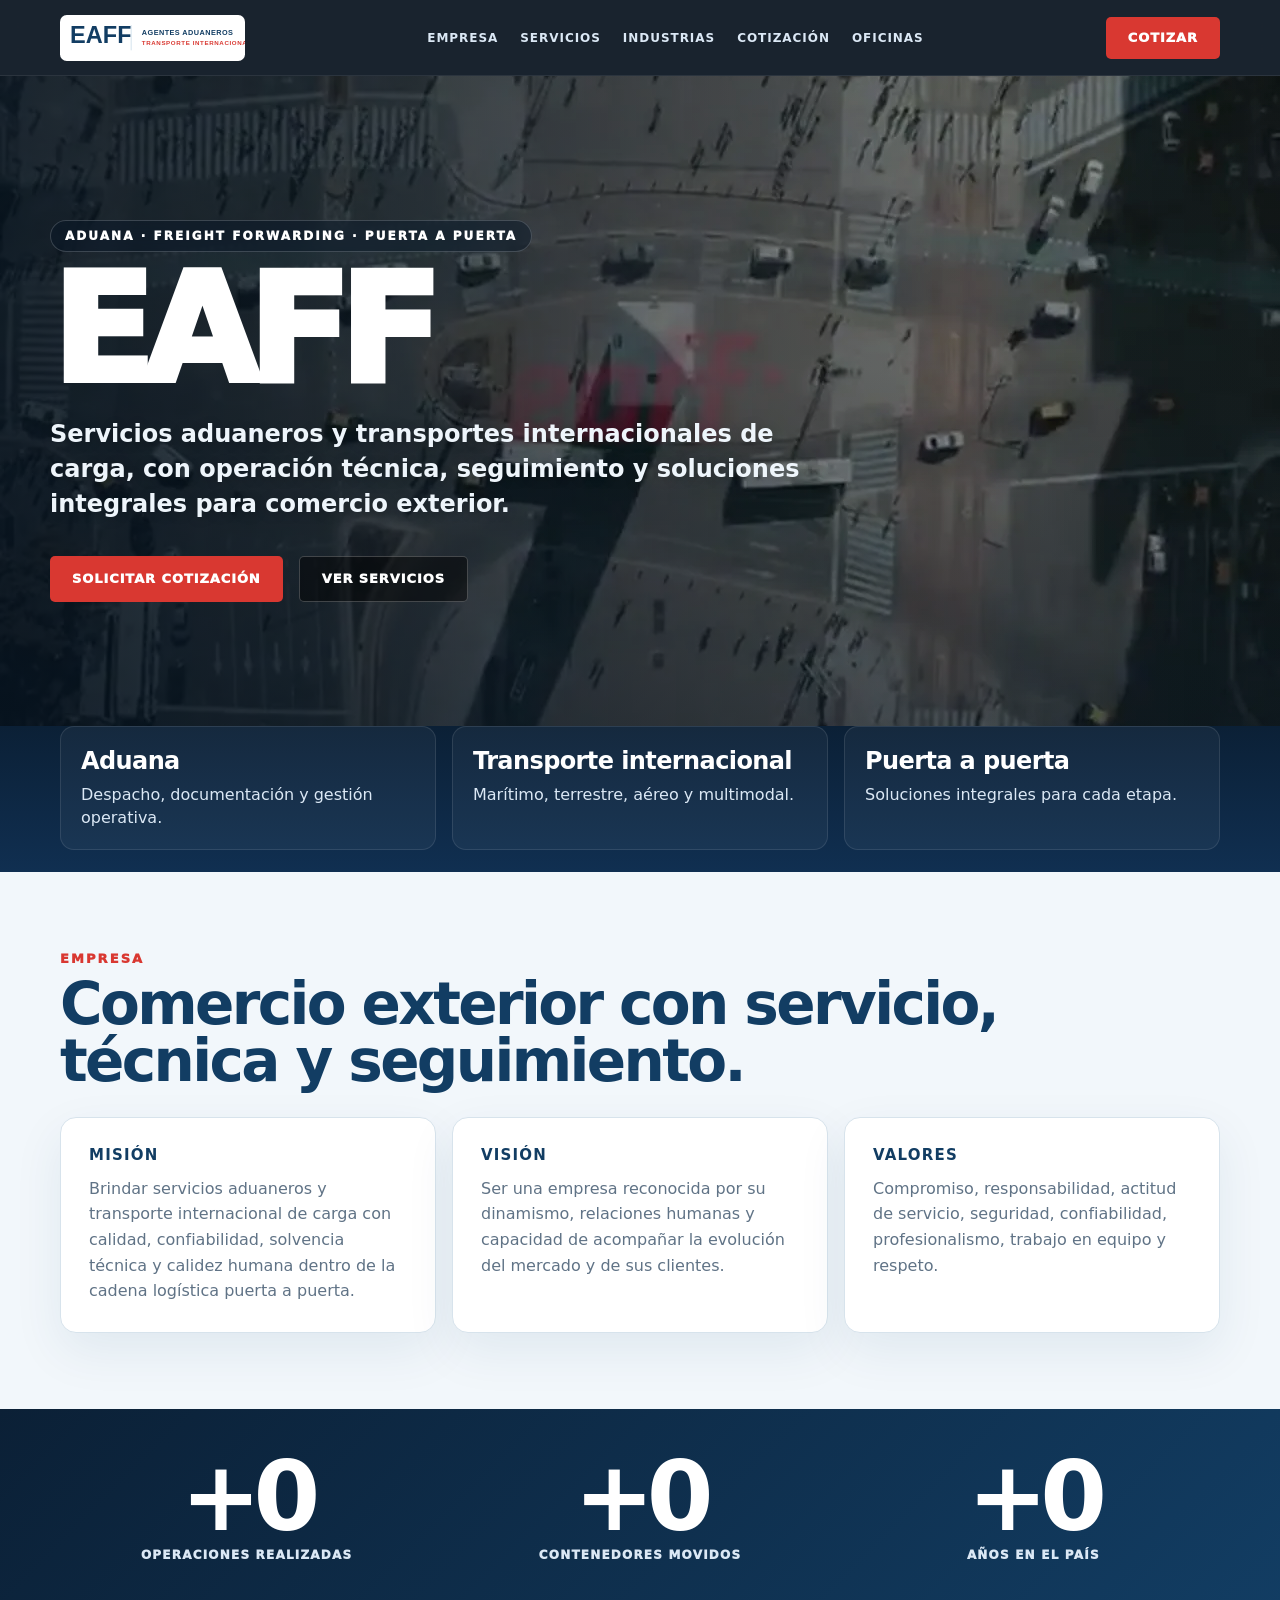
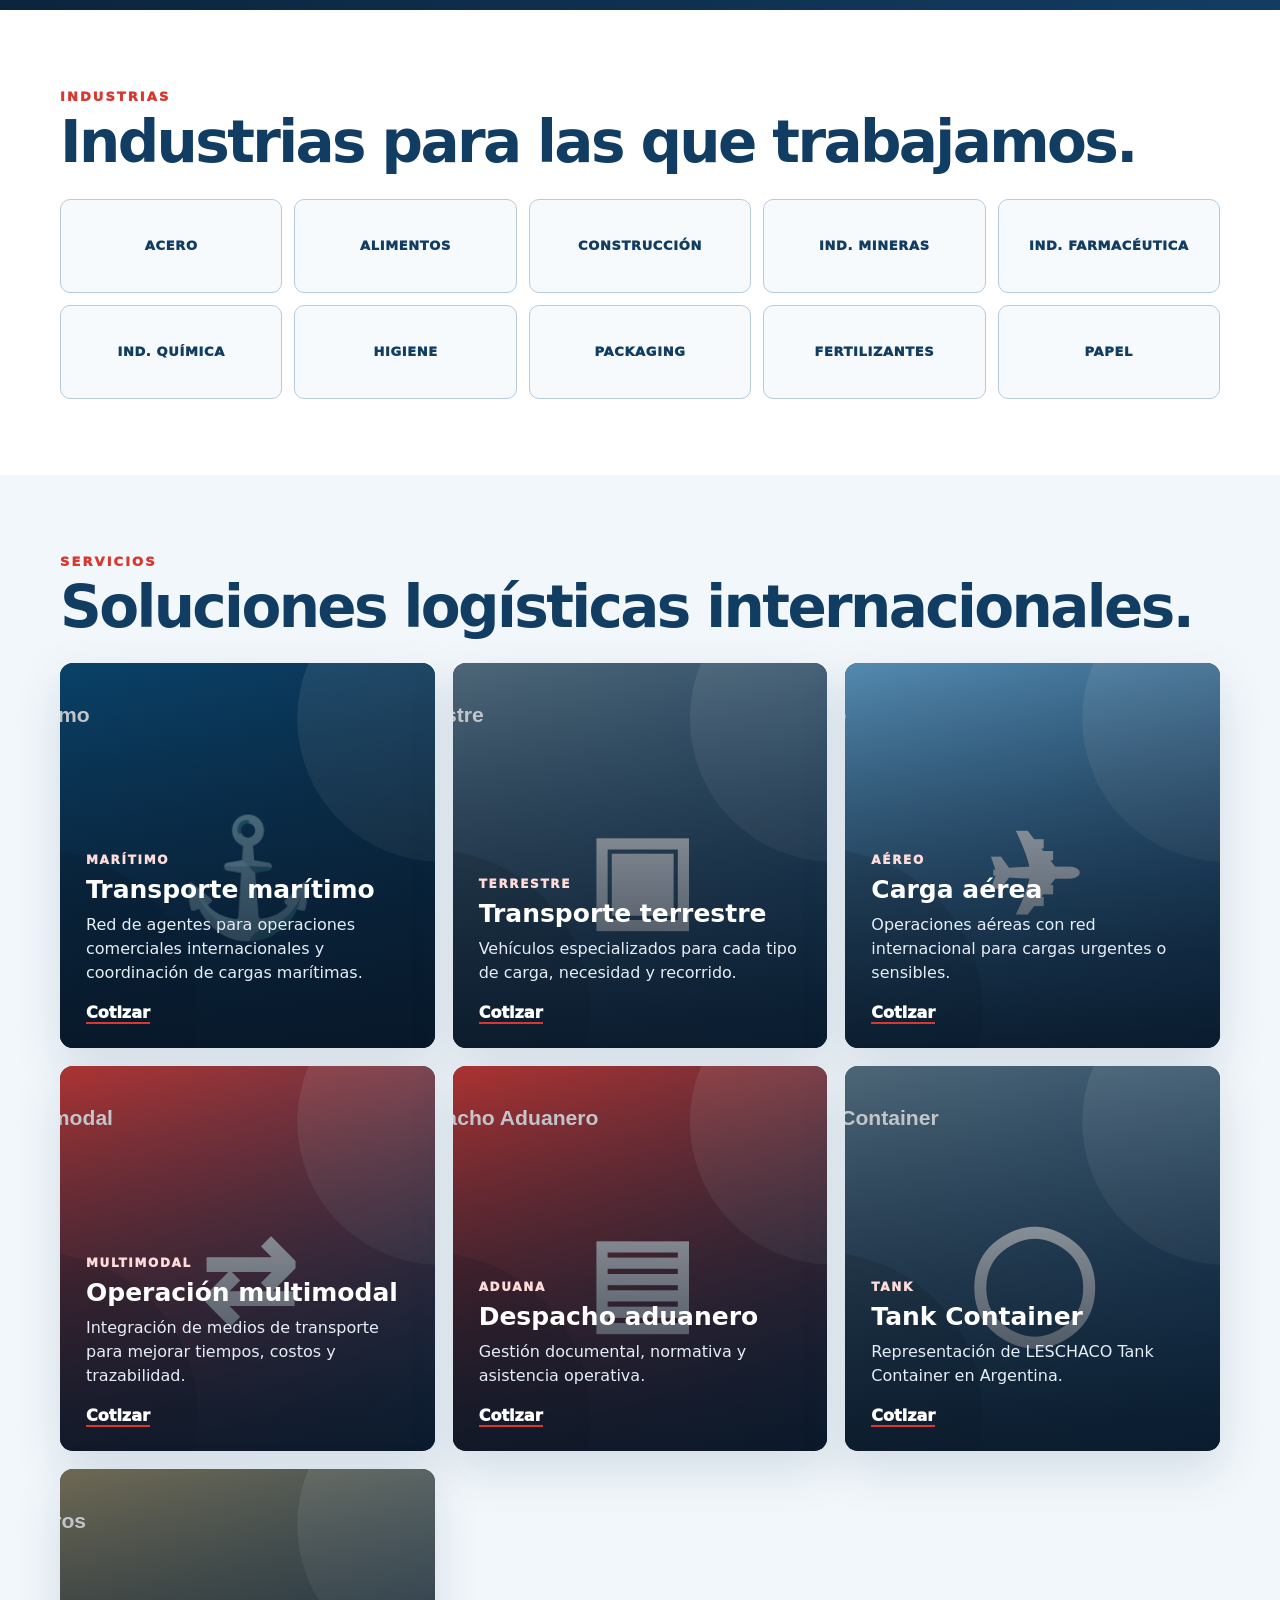
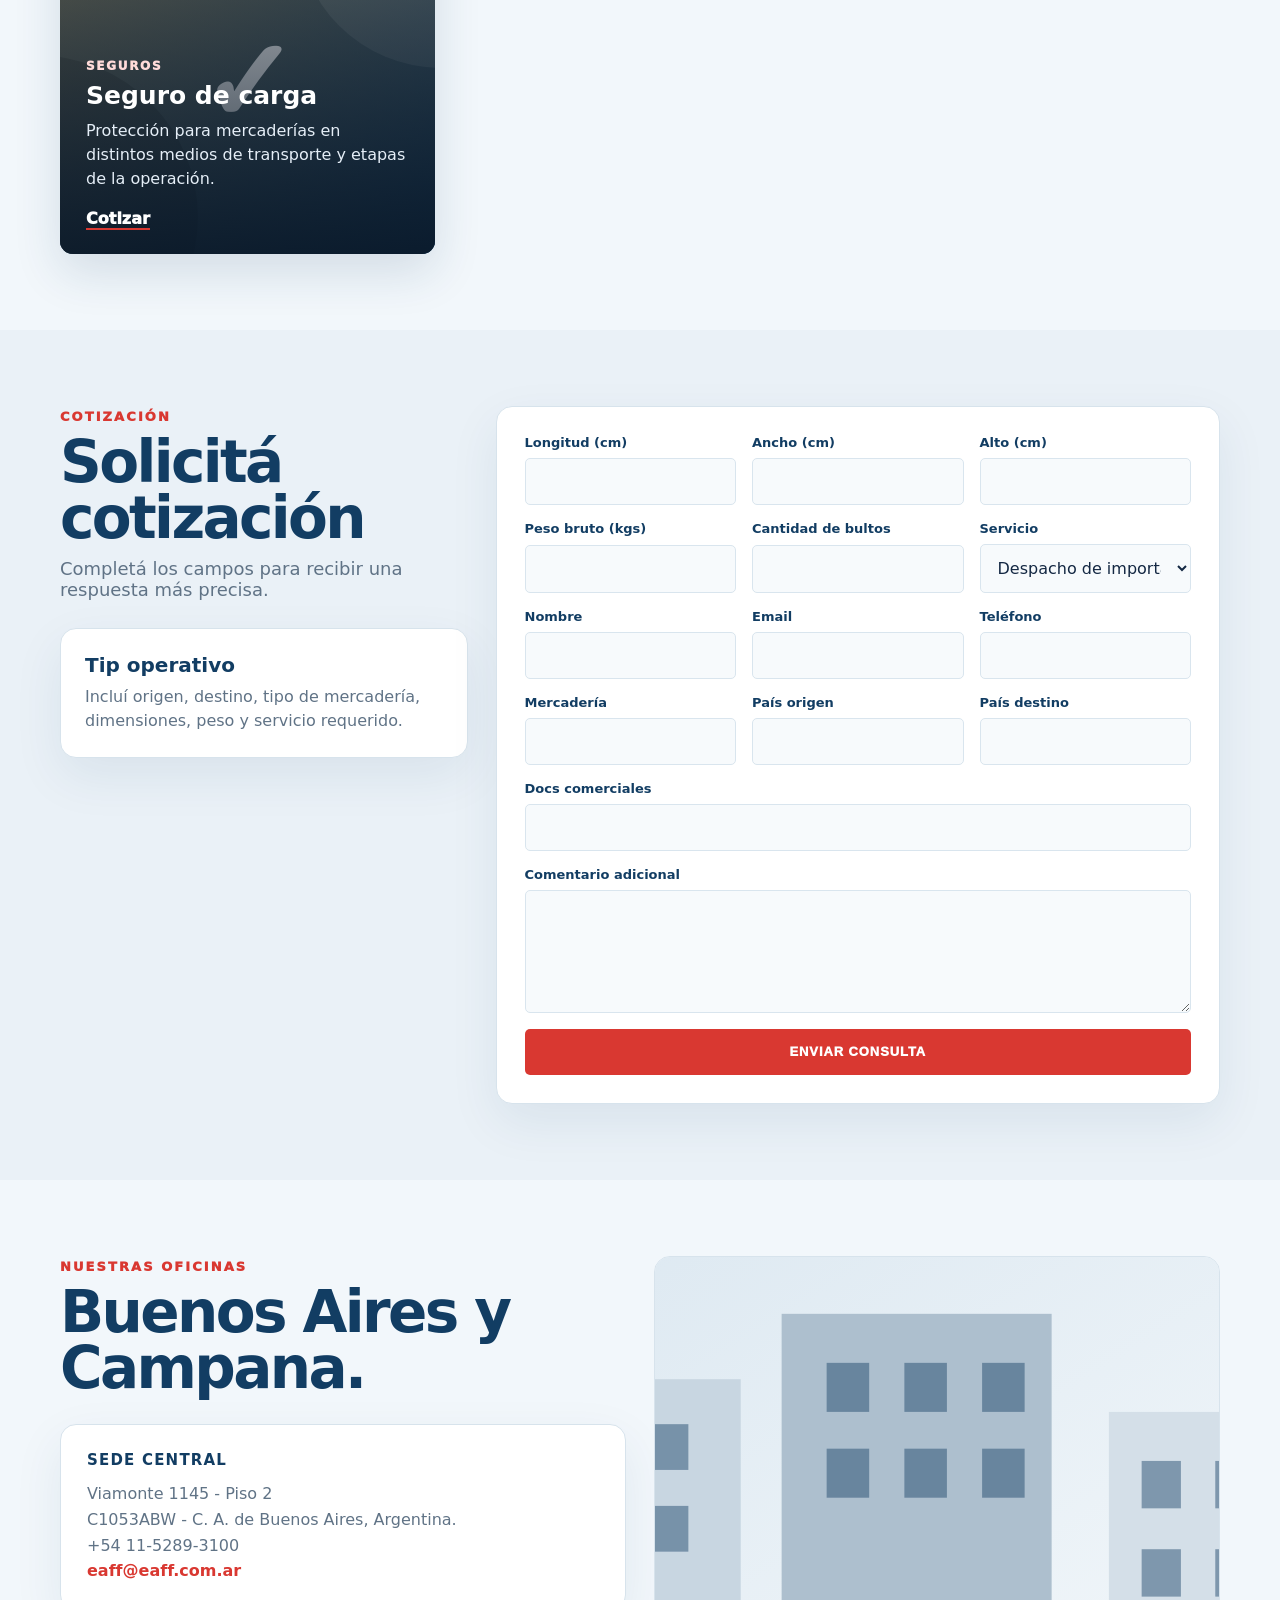
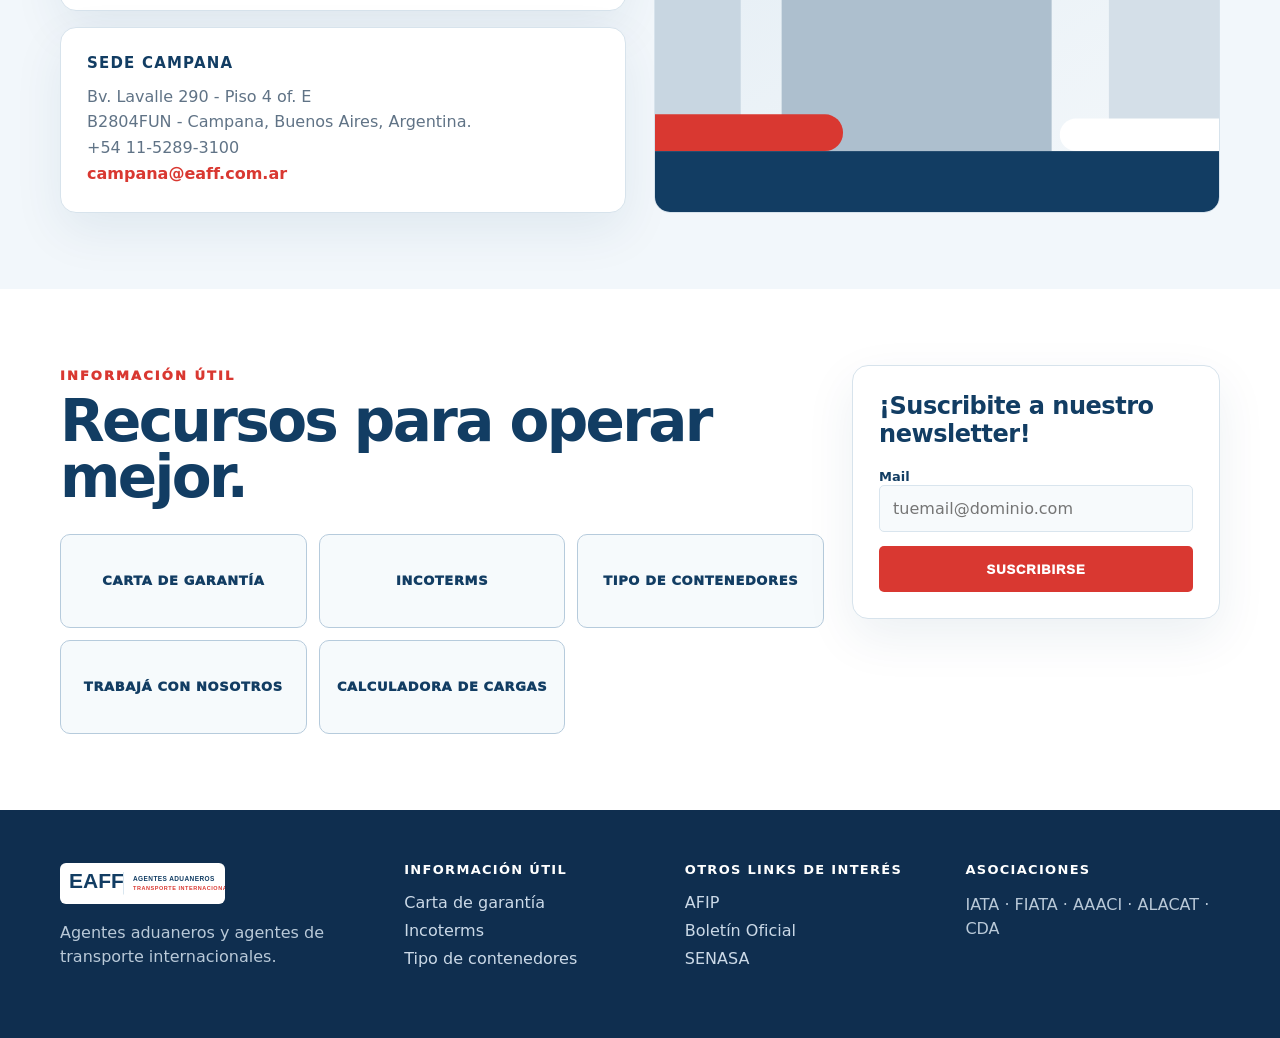
==== commit 3369128d: "Add files via upload" ====
--- a/index.html
+++ b/index.html
@@ -3,319 +3,148 @@
 <head>
   <meta charset="utf-8">
   <meta name="viewport" content="width=device-width, initial-scale=1">
-  <title>EAFF S.A. | Agentes aduaneros y transporte internacional</title>
-  <meta name="description" content="Servicios aduaneros, freight forwarding y transporte internacional de carga puerta a puerta.">
-  <meta name="theme-color" content="#006cae">
-  <meta property="og:title" content="EAFF S.A.">
-  <meta property="og:description" content="Agentes aduaneros, freight forwarding y transporte internacional.">
-  <meta property="og:type" content="website">
-  <meta property="og:image" content="assets/img/og-image.svg">
-  <link rel="icon" href="assets/img/favicon.svg" type="image/svg+xml">
-  <link rel="stylesheet" href="assets/css/styles.css">
+  <title>EAFF | Agentes aduaneros y transporte internacional</title>
+  <meta name="description" content="EAFF S.A. Servicios aduaneros y transporte internacional de carga. Soluciones puerta a puerta: marítimo, terrestre, aéreo, multimodal, despacho aduanero, tank container y seguros.">
+  <meta name="theme-color" content="#0b2036">
+  <meta property="og:title" content="EAFF | Agentes aduaneros y transporte internacional">
+  <meta property="og:description" content="Soluciones integrales para comercio exterior, aduana y logística internacional.">
+  <meta property="og:image" content="assets/hero-poster.webp">
+  <link rel="stylesheet" href="styles.css">
 </head>
 <body>
-  <a class="skip" href="#contenido">Ir al contenido</a>
-
-  <header id="inicio">
-    <div class="top-line">
-      <div class="wrap top-line__inner">
-        <div class="social-links" aria-label="Redes sociales">
-          <a href="https://www.instagram.com/eaffsa/?igshid=YmMyMTA2M2Y%3D" target="_blank" rel="noopener">Instagram</a>
-          <a href="https://www.linkedin.com/company/eaff-sa/" target="_blank" rel="noopener">Linkedin</a>
-        </div>
-        <a class="area-clientes" href="https://eaff.com.ar/area-clientes/" target="_blank" rel="noopener">Área clientes</a>
-      </div>
-    </div>
-
-    <nav class="main-nav" aria-label="Principal">
-      <div class="wrap nav-inner">
-        <a class="logo" href="#inicio" aria-label="EAFF inicio">
-          <img src="assets/img/logo.svg" width="184" height="64" alt="EAFF S.A.">
-        </a>
-        <button class="menu-toggle" type="button" aria-label="Abrir menú" aria-expanded="false">☰</button>
-        <div class="menu" id="menuPrincipal">
-          <a href="#inicio">Inicio</a>
-          <a href="#empresa">Empresa</a>
-          <a href="#servicios">Servicios</a>
-          <a href="#industrias">Industrias</a>
-          <a href="#info-util">Información Útil</a>
-          <a href="#cotizacion">Cotización</a>
-          <a href="#oficinas">Nuestras oficinas</a>
-          <a href="https://eaff.com.ar/rrhh/" target="_blank" rel="noopener">RRHH</a>
-        </div>
-      </div>
+  <header class="topbar">
+    <a class="brand" href="#inicio" aria-label="EAFF inicio"><img src="assets/logo.svg" width="180" height="45" alt="EAFF"></a>
+    <nav aria-label="Navegación principal">
+      <a href="#empresa">Empresa</a><a href="#servicios">Servicios</a><a href="#industrias">Industrias</a><a href="#cotizacion">Cotización</a><a href="#oficinas">Oficinas</a>
     </nav>
+    <a class="top-cta" href="#cotizacion">Cotizar</a>
   </header>
 
-  <main id="contenido">
-    <section class="hero hero-original">
-      <div class="hero-bg" aria-hidden="true">
-        <div class="ship-line"></div>
-        <div class="container-graphic c1"></div>
-        <div class="container-graphic c2"></div>
-        <div class="air-line"></div>
-      </div>
-      <div class="wrap hero-content">
-        <button class="watch-video" type="button" data-open-video>
-          <span class="play-circle">▶</span>
-          <span>Ver video</span>
-        </button>
-      </div>
-    </section>
-
-    <section class="company-section" id="empresa">
-      <div class="wrap company-grid">
-        <article class="company-card">
-          <div class="company-image image-mission" role="img" aria-label="Carga internacional"></div>
-          <h3>MISIÓN</h3>
-          <p>Somos una empresa de Servicios Aduaneros y de Transportes Internacionales de carga (Freight Forwarding), que a través de un servicio de alta calidad, confiabilidad y solvencia técnica satisface las necesidades de nuestros clientes, proveyendo soluciones con calidez humana, ética y compromiso dentro de la cadena logística en el marco del servicio “puerta a puerta”.</p>
-        </article>
-        <article class="company-card">
-          <div class="company-image image-vision" role="img" aria-label="Equipo de trabajo"></div>
-          <h3>VISIÓN</h3>
-          <p>Ser reconocidos como una empresa, con actitud y dinamismo, basada en las relaciones humanas, que acompaña con excelencia, los avances del mercado y de nuestros clientes.</p>
-        </article>
-        <article class="company-card">
-          <div class="company-image image-values" role="img" aria-label="Valores de empresa"></div>
-          <h3>VALORES</h3>
-          <ul class="values-list">
-            <li>Compromiso</li>
-            <li>Responsabilidad</li>
-            <li>Actitud de Servicio</li>
-            <li>Seguridad</li>
-            <li>Confiabilidad</li>
-            <li>Profesionalismo</li>
-            <li>Trabajo en equipo</li>
-            <li>Respeto</li>
-          </ul>
-        </article>
-      </div>
-    </section>
-
-    <section class="figures">
-      <div class="wrap">
-        <h2>Eaff en cifras</h2>
-        <div class="figures-grid">
-          <div class="figure-item">
-            <span>Operaciones realizadas</span>
-            <strong>+ <b data-count="0">0</b></strong>
-          </div>
-          <div class="figure-item">
-            <span>Contenedores movidos</span>
-            <strong>+ <b data-count="0">0</b></strong>
-          </div>
-          <div class="figure-item">
-            <span>Años en el pais</span>
-            <strong>+ <b data-count="0">0</b></strong>
-          </div>
+  <main id="inicio">
+    <section class="hero">
+      <video class="hero-video" autoplay muted loop playsinline poster="assets/hero-poster.webp" aria-hidden="true">
+        <source src="assets/hero-video.mp4" type="video/mp4">
+      </video>
+      <div class="hero-content">
+        <span class="eyebrow">Aduana · Freight Forwarding · Puerta a puerta</span>
+        <h1>EAFF</h1>
+        <p>Servicios aduaneros y transportes internacionales de carga, con operación técnica, seguimiento y soluciones integrales para comercio exterior.</p>
+        <div class="hero-actions">
+          <a class="btn primary" href="#cotizacion">Solicitar cotización</a>
+          <a class="btn secondary" href="#servicios">Ver servicios</a>
         </div>
       </div>
     </section>
 
-    <section class="industries" id="industrias">
-      <div class="wrap">
-        <h2>Industrias para las que trabajamos</h2>
-        <div class="industry-carousel">
-          <div class="industry-card"><span>▣</span><h3>Acero</h3></div>
-          <div class="industry-card"><span>●</span><h3>Alimentos</h3></div>
-          <div class="industry-card"><span>▤</span><h3>Construcción</h3></div>
-          <div class="industry-card"><span>◆</span><h3>Ind. Mineras</h3></div>
-          <div class="industry-card"><span>✚</span><h3>Ind. Farmacéutica</h3></div>
-          <div class="industry-card"><span>◈</span><h3>Ind. Química</h3></div>
-          <div class="industry-card"><span>✦</span><h3>Higiene</h3></div>
-          <div class="industry-card"><span>▥</span><h3>Packaging</h3></div>
-          <div class="industry-card"><span>✹</span><h3>Fertilizantes</h3></div>
-          <div class="industry-card"><span>▧</span><h3>Papel</h3></div>
+    <section class="trust-strip">
+      <div class="container trust-grid">
+        <div><b>Aduana</b><span>Despacho, documentación y gestión operativa.</span></div>
+        <div><b>Transporte internacional</b><span>Marítimo, terrestre, aéreo y multimodal.</span></div>
+        <div><b>Puerta a puerta</b><span>Soluciones integrales para cada etapa.</span></div>
+      </div>
+    </section>
+
+    <section class="section about" id="empresa">
+      <div class="container">
+        <div class="section-head"><span>Empresa</span><h2>Comercio exterior con servicio, técnica y seguimiento.</h2></div>
+        <div class="about-grid">
+          <article><h3>Misión</h3><p>Brindar servicios aduaneros y transporte internacional de carga con calidad, confiabilidad, solvencia técnica y calidez humana dentro de la cadena logística puerta a puerta.</p></article>
+          <article><h3>Visión</h3><p>Ser una empresa reconocida por su dinamismo, relaciones humanas y capacidad de acompañar la evolución del mercado y de sus clientes.</p></article>
+          <article><h3>Valores</h3><p>Compromiso, responsabilidad, actitud de servicio, seguridad, confiabilidad, profesionalismo, trabajo en equipo y respeto.</p></article>
         </div>
       </div>
     </section>
 
-    <section class="services" id="servicios">
-      <div class="wrap">
-        <h2>Servicios</h2>
-        <div class="services-grid">
-          <article class="service-card maritime">
-            <div class="service-icon">≋</div>
-            <h3>Marítimo</h3>
-            <p>Contamos con una importante y confiable red de agentes que representa a EAFF S.A en todas las áreas comerciales del mundo.</p>
-            <a href="https://eaff.com.ar/servicios/" target="_blank" rel="noopener">Ver más</a>
-          </article>
-          <article class="service-card land">
-            <div class="service-icon">▰</div>
-            <h3>Terrestre</h3>
-            <p>Contamos con amplia disponibilidad de vehículos especializados para cada tipo de carga y necesidad.</p>
-            <a href="https://eaff.com.ar/servicios/" target="_blank" rel="noopener">Ver más</a>
-          </article>
-          <article class="service-card air">
-            <div class="service-icon">✈</div>
-            <h3>Aereo</h3>
-            <p>EAFF S.A es parte de una importante y confiable red de agentes, que nos representa en todas las áreas comerciales del mundo.</p>
-            <a href="https://eaff.com.ar/servicios/" target="_blank" rel="noopener">Ver más</a>
-          </article>
-          <article class="service-card multimodal">
-            <div class="service-icon">⌘</div>
-            <h3>Multimodal</h3>
-            <p>La existencia de servicios compartidos es un factor clave en una Plataforma Logística.</p>
-            <a href="https://eaff.com.ar/servicios/" target="_blank" rel="noopener">Ver más</a>
-          </article>
-          <article class="service-card customs">
-            <div class="service-icon">▣</div>
-            <h3>Despacho Aduanero</h3>
-            <p>Contamos con un departamento de despacho aduanero con expertos en la materia para brindar el mejor servicio en todo momento.</p>
-            <a href="https://eaff.com.ar/servicios/" target="_blank" rel="noopener">Ver más</a>
-          </article>
-          <article class="service-card tank">
-            <div class="service-icon">◌</div>
-            <h3>Tank Container</h3>
-            <p>Representamos a LESCHACO Tank Container en Argentina.</p>
-            <a href="https://eaff.com.ar/servicios/" target="_blank" rel="noopener">Ver más</a>
-          </article>
-          <article class="service-card insurance">
-            <div class="service-icon">✓</div>
-            <h3>Seguros</h3>
-            <p>En EAFF nos preocupamos por la seguridad de tus mercancías en cualquier medio de transporte.</p>
-            <a href="https://eaff.com.ar/servicios/" target="_blank" rel="noopener">Ver más</a>
-          </article>
+    <section class="stats" aria-label="EAFF en cifras">
+      <div class="container stats-grid">
+        <div><b>+0</b><span>Operaciones realizadas</span></div>
+        <div><b>+0</b><span>Contenedores movidos</span></div>
+        <div><b>+0</b><span>Años en el país</span></div>
+      </div>
+    </section>
+
+    <section class="section industries" id="industrias">
+      <div class="container">
+        <div class="section-head"><span>Industrias</span><h2>Industrias para las que trabajamos.</h2></div>
+        <div class="industry-grid">
+          <div>Acero</div><div>Alimentos</div><div>Construcción</div><div>Ind. Mineras</div><div>Ind. Farmacéutica</div>
+          <div>Ind. Química</div><div>Higiene</div><div>Packaging</div><div>Fertilizantes</div><div>Papel</div>
         </div>
       </div>
     </section>
 
-    <section class="quote" id="cotizacion">
-      <div class="wrap quote-wrap">
-        <div class="quote-title">
-          <h2><span>Solicitá</span><br>cotización</h2>
-          <p>Completá los campos para una mejor cotización</p>
-          <div class="calc-output">
-            <span>Volumen calculado</span>
-            <strong id="volumeOut">0,000 m³</strong>
-          </div>
+    <section class="section services" id="servicios">
+      <div class="container">
+        <div class="section-head"><span>Servicios</span><h2>Soluciones logísticas internacionales.</h2></div>
+        <div class="service-grid">
+          <article class="service-card"><img src="assets/maritimo.svg" alt="" loading="lazy"><div><span>Marítimo</span><h3>Transporte marítimo</h3><p>Red de agentes para operaciones comerciales internacionales y coordinación de cargas marítimas.</p><a href="#cotizacion">Cotizar</a></div></article>
+          <article class="service-card"><img src="assets/terrestre.svg" alt="" loading="lazy"><div><span>Terrestre</span><h3>Transporte terrestre</h3><p>Vehículos especializados para cada tipo de carga, necesidad y recorrido.</p><a href="#cotizacion">Cotizar</a></div></article>
+          <article class="service-card"><img src="assets/aereo.svg" alt="" loading="lazy"><div><span>Aéreo</span><h3>Carga aérea</h3><p>Operaciones aéreas con red internacional para cargas urgentes o sensibles.</p><a href="#cotizacion">Cotizar</a></div></article>
+          <article class="service-card"><img src="assets/multimodal.svg" alt="" loading="lazy"><div><span>Multimodal</span><h3>Operación multimodal</h3><p>Integración de medios de transporte para mejorar tiempos, costos y trazabilidad.</p><a href="#cotizacion">Cotizar</a></div></article>
+          <article class="service-card"><img src="assets/aduanero.svg" alt="" loading="lazy"><div><span>Aduana</span><h3>Despacho aduanero</h3><p>Gestión documental, normativa y asistencia operativa.</p><a href="#cotizacion">Cotizar</a></div></article>
+          <article class="service-card"><img src="assets/tank.svg" alt="" loading="lazy"><div><span>Tank</span><h3>Tank Container</h3><p>Representación de LESCHACO Tank Container en Argentina.</p><a href="#cotizacion">Cotizar</a></div></article>
+          <article class="service-card"><img src="assets/seguros.svg" alt="" loading="lazy"><div><span>Seguros</span><h3>Seguro de carga</h3><p>Protección para mercaderías en distintos medios de transporte y etapas de la operación.</p><a href="#cotizacion">Cotizar</a></div></article>
+        </div>
+      </div>
+    </section>
+
+    <section class="section quote" id="cotizacion">
+      <div class="container quote-layout">
+        <div>
+          <div class="section-head"><span>Cotización</span><h2>Solicitá cotización</h2><p>Completá los campos para recibir una respuesta más precisa.</p></div>
+          <div class="quote-note"><b>Tip operativo</b><p>Incluí origen, destino, tipo de mercadería, dimensiones, peso y servicio requerido.</p></div>
         </div>
         <form class="quote-form" id="quoteForm">
-          <div class="dims">
-            <label>Longitud <em>cm</em><input type="number" min="0" step="0.01" name="largo"></label>
-            <label>Ancho <em>cm</em><input type="number" min="0" step="0.01" name="ancho"></label>
-            <label>Alto <em>cm</em><input type="number" min="0" step="0.01" name="alto"></label>
-            <label>Peso bruto <em>kgs</em><input type="number" min="0" step="0.01" name="peso"></label>
-            <label>Cantidad de bultos: <em>bultos</em><input type="number" min="1" step="1" name="bultos"></label>
-          </div>
-          <label>Servicio que desea cotizar
-            <select name="servicio">
-              <option>Despacho de importación</option>
-              <option>Permiso de exportación</option>
-              <option>Servicio marítimo</option>
-              <option>Servicio Terrestre</option>
-              <option>Servicio Aéreo</option>
-              <option>Seguro de carga</option>
-              <option>Tank Container</option>
-            </select>
-          </label>
-          <div class="two-fields">
-            <label>Nombre<input name="nombre" autocomplete="name"></label>
-            <label>Email<input type="email" name="email" autocomplete="email"></label>
-          </div>
-          <div class="two-fields">
-            <label>Teléfono<input name="telefono" autocomplete="tel"></label>
-            <label>Mercadería<input name="mercaderia"></label>
-          </div>
-          <div class="two-fields">
-            <label>País Origen<input name="origen"></label>
-            <label>País Destino<input name="destino"></label>
-          </div>
-          <label>Docs comerciales<input name="docs"></label>
-          <label>Comentario adicional<textarea name="comentario" rows="4"></textarea></label>
-          <button class="submit-btn" type="submit">Enviar</button>
-          <p class="form-note">El formulario está listo para conectar a Formspree, Netlify Forms o backend propio.</p>
+          <div class="field"><label>Longitud (cm)</label><input name="longitud" inputmode="numeric"></div>
+          <div class="field"><label>Ancho (cm)</label><input name="ancho" inputmode="numeric"></div>
+          <div class="field"><label>Alto (cm)</label><input name="alto" inputmode="numeric"></div>
+          <div class="field"><label>Peso bruto (kgs)</label><input name="peso" inputmode="numeric"></div>
+          <div class="field"><label>Cantidad de bultos</label><input name="bultos" inputmode="numeric"></div>
+          <div class="field"><label>Servicio</label><select name="servicio"><option>Despacho de importación</option><option>Permiso de exportación</option><option>Servicio marítimo</option><option>Servicio terrestre</option><option>Servicio aéreo</option><option>Seguro de carga</option><option>Tank Container</option></select></div>
+          <div class="field"><label>Nombre</label><input name="nombre" required></div>
+          <div class="field"><label>Email</label><input type="email" name="email" required></div>
+          <div class="field"><label>Teléfono</label><input name="telefono"></div>
+          <div class="field"><label>Mercadería</label><input name="mercaderia"></div>
+          <div class="field"><label>País origen</label><input name="origen"></div>
+          <div class="field"><label>País destino</label><input name="destino"></div>
+          <div class="field full"><label>Docs comerciales</label><input name="docs"></div>
+          <div class="field full"><label>Comentario adicional</label><textarea name="comentario" rows="5"></textarea></div>
+          <button class="btn primary" type="submit">Enviar consulta</button>
         </form>
       </div>
     </section>
 
-    <section class="offices" id="oficinas">
-      <div class="wrap offices-wrap">
-        <h2>Nuestras oficinas</h2>
-        <div class="office-grid">
-          <article class="office-card">
-            <h3>Sede Central</h3>
-            <ul>
-              <li>Viamonte 1145 - Piso 2</li>
-              <li>C1053ABW - C. A. de Buenos Aires, Argentina.</li>
-              <li><a href="tel:+541152893100">+54 11-5289-3100</a></li>
-              <li><a href="mailto:eaff@eaff.com.ar">eaff@eaff.com.ar</a></li>
-            </ul>
-          </article>
-          <article class="office-card">
-            <h3>Sede Campana</h3>
-            <ul>
-              <li>Bv. Lavalle 290 - Piso 4 of. E</li>
-              <li>B2804FUN - Campana, Buenos Aires, Argentina</li>
-              <li><a href="tel:+541152893100">+54 11-5289-3100</a></li>
-              <li><a href="mailto:campana@eaff.com.ar">campana@eaff.com.ar</a></li>
-            </ul>
-          </article>
+    <section class="section offices" id="oficinas">
+      <div class="container office-grid">
+        <div>
+          <div class="section-head"><span>Nuestras oficinas</span><h2>Buenos Aires y Campana.</h2></div>
+          <div class="office-cards">
+            <article><h3>Sede Central</h3><p>Viamonte 1145 - Piso 2</p><p>C1053ABW - C. A. de Buenos Aires, Argentina.</p><p>+54 11-5289-3100</p><p><a href="mailto:eaff@eaff.com.ar">eaff@eaff.com.ar</a></p></article>
+            <article><h3>Sede Campana</h3><p>Bv. Lavalle 290 - Piso 4 of. E</p><p>B2804FUN - Campana, Buenos Aires, Argentina.</p><p>+54 11-5289-3100</p><p><a href="mailto:campana@eaff.com.ar">campana@eaff.com.ar</a></p></article>
+          </div>
         </div>
+        <img src="assets/office.svg" alt="Oficinas EAFF" loading="lazy">
       </div>
     </section>
 
-    <section class="newsletter">
-      <div class="wrap newsletter-inner">
-        <h2>¡Suscribite a nuestro newsletter!</h2>
-        <form class="newsletter-form">
-          <input type="email" placeholder="Mail" aria-label="Mail">
-          <button type="submit">Suscribirse</button>
-        </form>
+    <section class="section util" id="util">
+      <div class="container util-grid">
+        <div><div class="section-head"><span>Información útil</span><h2>Recursos para operar mejor.</h2></div>
+          <div class="links-grid"><a href="#">Carta de garantía</a><a href="#">Incoterms</a><a href="#">Tipo de contenedores</a><a href="#">Trabajá con nosotros</a><a href="#">Calculadora de cargas</a></div>
+        </div>
+        <form class="newsletter"><h3>¡Suscribite a nuestro newsletter!</h3><label>Mail</label><input type="email" placeholder="tuemail@dominio.com"><button class="btn primary" type="button">Suscribirse</button></form>
       </div>
     </section>
   </main>
 
-  <footer class="site-footer" id="info-util">
-    <div class="wrap footer-grid">
-      <div>
-        <img src="assets/img/logo-light.svg" width="184" height="64" alt="EAFF S.A.">
-        <h3>Seguinos en nuestras redes sociales</h3>
-        <p><a href="https://www.instagram.com/eaffsa/?igshid=YmMyMTA2M2Y%3D" target="_blank" rel="noopener">Instagram</a> · <a href="https://www.linkedin.com/company/eaff-sa/" target="_blank" rel="noopener">Linkedin</a></p>
-      </div>
-      <div>
-        <h3>Información Útil</h3>
-        <a href="https://eaff.com.ar/informacion-util/" target="_blank" rel="noopener">Carta de garantía</a>
-        <a href="https://eaff.com.ar/informacion-util/" target="_blank" rel="noopener">Incoterms</a>
-        <a href="https://eaff.com.ar/informacion-util/" target="_blank" rel="noopener">Tipo de contenedores</a>
-        <a href="https://eaff.com.ar/rrhh/" target="_blank" rel="noopener">Trabaja con nosotros</a>
-        <a href="https://eaff.com.ar/calculadora-de-cargas/" target="_blank" rel="noopener">Calculadora de cargas</a>
-      </div>
-      <div>
-        <h3>Otros links de interés</h3>
-        <a href="https://www.afip.gov.ar/" target="_blank" rel="noopener">AFIP</a>
-        <a href="https://www.boletinoficial.gob.ar/" target="_blank" rel="noopener">Boletín Oficial</a>
-        <a href="https://www.senasa.gob.ar/" target="_blank" rel="noopener">SENASA</a>
-      </div>
-      <div>
-        <h3>Somos parte de las siguientes asociaciones</h3>
-        <a href="https://www.iata.org/" target="_blank" rel="noopener">IATA</a>
-        <a href="https://fiata.org/" target="_blank" rel="noopener">FIATA</a>
-        <a href="https://aaaci.org.ar/" target="_blank" rel="noopener">AAACI</a>
-        <a href="https://www.alacat.org/" target="_blank" rel="noopener">ALACAT</a>
-        <a href="https://www.cda.org.ar/" target="_blank" rel="noopener">CDA</a>
-      </div>
-    </div>
-    <div class="wrap footer-bottom">
-      <span>© EAFF S.A.</span>
-      <span>Sitio estático listo para GitHub Pages</span>
+  <footer class="footer">
+    <div class="container footer-grid">
+      <div><img src="assets/logo.svg" width="165" height="43" alt="EAFF"><p>Agentes aduaneros y agentes de transporte internacionales.</p></div>
+      <div><h3>Información útil</h3><a href="#util">Carta de garantía</a><a href="#util">Incoterms</a><a href="#util">Tipo de contenedores</a></div>
+      <div><h3>Otros links de interés</h3><a href="https://www.afip.gov.ar/" rel="noopener">AFIP</a><a href="https://www.boletinoficial.gob.ar/" rel="noopener">Boletín Oficial</a><a href="https://www.senasa.gob.ar/" rel="noopener">SENASA</a></div>
+      <div><h3>Asociaciones</h3><p>IATA · FIATA · AAACI · ALACAT · CDA</p></div>
     </div>
   </footer>
-
-  <div class="video-modal" id="videoModal" aria-hidden="true">
-    <div class="video-backdrop" data-close-video></div>
-    <div class="video-dialog" role="dialog" aria-modal="true" aria-label="Video institucional">
-      <button class="video-close" type="button" data-close-video aria-label="Cerrar video">×</button>
-      <div class="video-frame" id="videoFrame">
-        <div class="video-empty">
-          <strong>Video de YouTube listo para conectar</strong>
-          <span>Pegá la URL en <code>assets/js/config.js</code></span>
-        </div>
-      </div>
-    </div>
-  </div>
-
-  <script src="assets/js/config.js"></script>
-  <script src="assets/js/main.js"></script>
+  <script src="script.js"></script>
 </body>
-</html>
+</html>
--- a/styles.css
+++ b/styles.css
@@ -0,0 +1,16 @@
+:root{--blue:#123d63;--blue2:#0b2036;--red:#d93831;--ink:#142843;--muted:#607386;--bg:#f2f7fb;--line:#d7e3ec}
+*{box-sizing:border-box}html{scroll-behavior:smooth}body{margin:0;font-family:Inter,system-ui,-apple-system,BlinkMacSystemFont,"Segoe UI",Arial,sans-serif;color:var(--ink);background:var(--bg)}a{text-decoration:none;color:inherit}img{max-width:100%;display:block}.container{width:min(1160px,calc(100% - 40px));margin:auto}
+.topbar{position:sticky;top:0;z-index:60;min-height:76px;padding:10px max(20px,calc((100vw - 1160px)/2));display:flex;align-items:center;gap:24px;justify-content:space-between;background:rgba(7,17,29,.92);border-bottom:1px solid rgba(255,255,255,.08);backdrop-filter:blur(14px)}.brand img{height:46px;width:auto}nav{display:flex;gap:22px;font-size:12px;text-transform:uppercase;letter-spacing:.08em;font-weight:900;color:#dbe8f5}nav a:hover{color:#fff}
+.btn,.top-cta{display:inline-flex;align-items:center;justify-content:center;min-height:46px;border-radius:5px;padding:0 22px;border:0;cursor:pointer;background:var(--red);color:#fff;text-transform:uppercase;font-size:13px;letter-spacing:.07em;font-weight:950}.top-cta{min-height:42px}.btn.secondary{background:rgba(0,0,0,.48);color:#fff;border:1px solid rgba(255,255,255,.22)}
+.hero{position:relative;min-height:650px;display:flex;align-items:center;overflow:hidden;background:#071827;color:#fff}.hero-video{position:absolute;inset:0;width:100%;height:100%;object-fit:cover;opacity:.9;filter:saturate(1.05) contrast(1.04) brightness(1.04)}.hero:after{content:"";position:absolute;inset:0;background:linear-gradient(90deg,rgba(5,18,31,.82) 0%,rgba(5,18,31,.58) 32%,rgba(5,18,31,.28) 65%,rgba(5,18,31,.14) 100%),linear-gradient(180deg,rgba(5,18,31,.18) 0%,rgba(5,18,31,.16) 45%,rgba(5,18,31,.48) 100%)}.hero-content{position:relative;z-index:1;width:min(1180px,calc(100% - 40px));margin:auto;padding:118px 0 98px;text-align:left;display:grid;justify-items:start}.hero-content>*{max-width:700px}.eyebrow{display:inline-block;padding:8px 14px;border-radius:999px;background:rgba(10,24,40,.48);border:1px solid rgba(255,255,255,.18);backdrop-filter:blur(10px);text-transform:uppercase;font-size:12px;letter-spacing:.17em;font-weight:950;margin-bottom:18px}.hero h1{font-size:clamp(78px,13vw,150px);letter-spacing:-.075em;line-height:.82;margin:0;text-transform:uppercase;font-weight:1000}.hero p{font-size:clamp(18px,2vw,24px);line-height:1.45;max-width:770px;margin:24px 0 0;color:#eef5fb;font-weight:650;text-shadow:0 2px 12px rgba(0,0,0,.22)}.hero-actions{display:flex;justify-content:flex-start;flex-wrap:wrap;gap:16px;margin-top:34px}
+.trust-strip{background:linear-gradient(180deg,#0b2036,#102f51);padding:0 0 22px;color:#fff}.trust-grid{display:grid;grid-template-columns:repeat(3,1fr);gap:16px}.trust-grid div{border:1px solid rgba(255,255,255,.10);background:rgba(255,255,255,.045);border-radius:14px;padding:20px;min-height:96px}.trust-grid b{display:block;font-size:24px;letter-spacing:-.025em}.trust-grid span{display:block;margin-top:8px;color:#dbe8f5;line-height:1.45}
+.section{padding:76px 0}.section-head{margin-bottom:28px}.section-head span{display:inline-block;color:var(--red);font-size:13px;font-weight:1000;text-transform:uppercase;letter-spacing:.16em;margin-bottom:10px}.section-head h2{font-size:clamp(34px,5vw,58px);line-height:.97;letter-spacing:-.045em;color:var(--blue);margin:0}.section-head p{margin:12px 0 0;color:var(--muted);font-size:18px}
+.about-grid{display:grid;grid-template-columns:repeat(3,1fr);gap:16px}.about-grid article,.office-cards article,.newsletter,.quote-form,.quote-note{background:#fff;border:1px solid var(--line);border-radius:16px;box-shadow:0 18px 50px rgba(18,61,99,.08)}.about-grid article{padding:28px}.about-grid h3,.office-cards h3{margin:0 0 12px;color:var(--blue);font-size:15px;text-transform:uppercase;letter-spacing:.08em}.about-grid p,.office-cards p{margin:0;color:var(--muted);line-height:1.6}
+.stats{padding:48px 0;background:linear-gradient(135deg,var(--blue2),var(--blue));color:#fff}.stats-grid{display:grid;grid-template-columns:repeat(3,1fr);gap:20px;text-align:center}.stats b{display:block;font-size:clamp(52px,8vw,96px);letter-spacing:-.08em;line-height:.85}.stats span{display:block;margin-top:10px;text-transform:uppercase;font-size:12px;letter-spacing:.1em;color:#dbe8f5;font-weight:950}
+.industries{background:#fff}.industry-grid{display:grid;grid-template-columns:repeat(5,1fr);gap:12px}.industry-grid div,.links-grid a{min-height:94px;border:1px solid #b6cbdc;background:#f6fafc;border-radius:10px;display:flex;align-items:center;justify-content:center;text-align:center;color:var(--blue);font-weight:950;text-transform:uppercase;font-size:13px;letter-spacing:.05em;padding:14px}
+.service-grid{display:grid;grid-template-columns:repeat(3,1fr);gap:18px}.service-card{position:relative;overflow:hidden;min-height:385px;border-radius:13px;background:var(--blue);color:#fff;box-shadow:0 18px 48px rgba(18,61,99,.14)}.service-card img{position:absolute;inset:0;width:100%;height:100%;object-fit:cover}.service-card:after{content:"";position:absolute;inset:0;background:linear-gradient(180deg,rgba(8,22,38,.15),rgba(8,22,38,.88))}.service-card div{position:absolute;z-index:1;left:0;right:0;bottom:0;padding:26px}.service-card span{display:inline-block;color:#ffdbd9;font-weight:1000;text-transform:uppercase;font-size:12px;letter-spacing:.14em;margin-bottom:10px}.service-card h3{margin:0 0 10px;font-size:25px;line-height:1.05}.service-card p{margin:0 0 18px;color:#e5eef7;line-height:1.5}.service-card a{color:#fff;border-bottom:2px solid var(--red);font-weight:950}
+.quote{background:#eaf1f7}.quote-layout{display:grid;grid-template-columns:.72fr 1.28fr;gap:28px;align-items:start}.quote-note{padding:24px;margin-top:20px}.quote-note b{color:var(--blue);font-size:20px}.quote-note p{margin:8px 0 0;color:var(--muted);line-height:1.5}.quote-form{display:grid;grid-template-columns:repeat(3,1fr);gap:16px;padding:28px}.field{display:grid;gap:8px}.field.full{grid-column:1/-1}label{font-size:13px;font-weight:900;color:var(--blue)}input,select,textarea{width:100%;border:1px solid #d9e5ee;background:#f7fafc;border-radius:5px;padding:13px;color:var(--ink);font:inherit}textarea{resize:vertical}.quote-form button{grid-column:1/-1;width:100%}
+.office-grid{display:grid;grid-template-columns:1fr 1fr;gap:28px;align-items:stretch}.office-grid>img{width:100%;height:100%;min-height:430px;object-fit:cover;border-radius:16px;border:1px solid var(--line)}.office-cards{display:grid;gap:16px}.office-cards article{padding:26px}.office-cards a{color:var(--red);font-weight:900}
+.util{background:#fff}.util-grid{display:grid;grid-template-columns:1.35fr .65fr;gap:28px}.links-grid{display:grid;grid-template-columns:repeat(3,1fr);gap:12px}.newsletter{padding:26px;align-self:start}.newsletter h3{margin:0 0 18px;color:var(--blue);font-size:24px;letter-spacing:-.02em}.newsletter .btn{width:100%;margin-top:14px}.footer{background:#0f2e4f;color:#dbe8f5;padding:52px 0}.footer-grid{display:grid;grid-template-columns:1.25fr 1fr 1fr 1fr;gap:26px}.footer p{color:#b9c9d8;line-height:1.55}.footer h3{margin:0 0 16px;color:#fff;text-transform:uppercase;font-size:13px;letter-spacing:.1em}.footer a{display:block;color:#cbd9e7;margin:9px 0}
+@media(max-width:1020px){nav{display:none}.about-grid,.stats-grid,.service-grid,.industry-grid,.quote-layout,.quote-form,.office-grid,.util-grid,.footer-grid,.trust-grid{grid-template-columns:1fr}.industry-grid,.links-grid{grid-template-columns:repeat(2,1fr)}.hero{min-height:580px}.hero-content{padding:90px 0 70px;text-align:center;justify-items:center}.hero-content>*{max-width:100%}.hero-actions{justify-content:center;width:100%}.hero-actions .btn{width:100%}}
+@media(max-width:640px){.container{width:min(100% - 28px,1160px)}.topbar{padding:10px 14px}.brand img{height:42px}.hero h1{font-size:88px}.service-card{min-height:340px}.industry-grid,.links-grid{grid-template-columns:1fr}}
